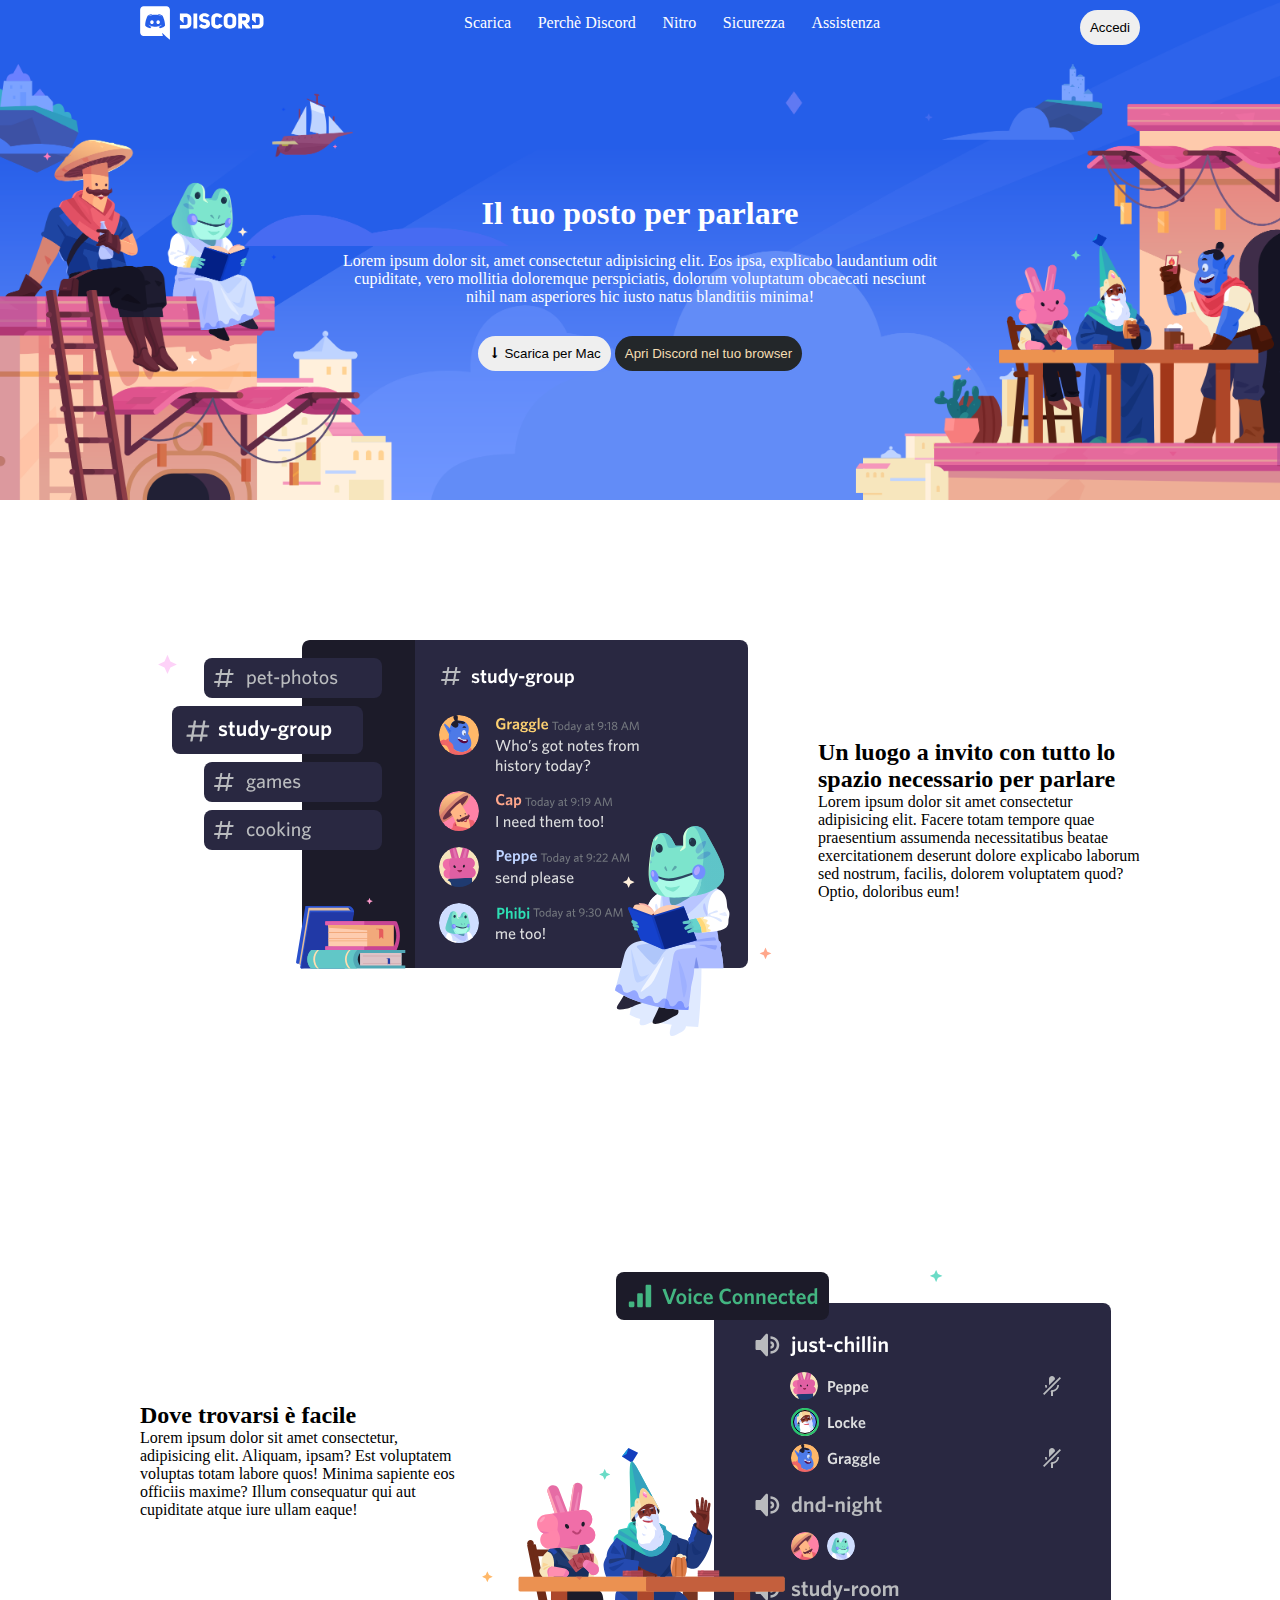
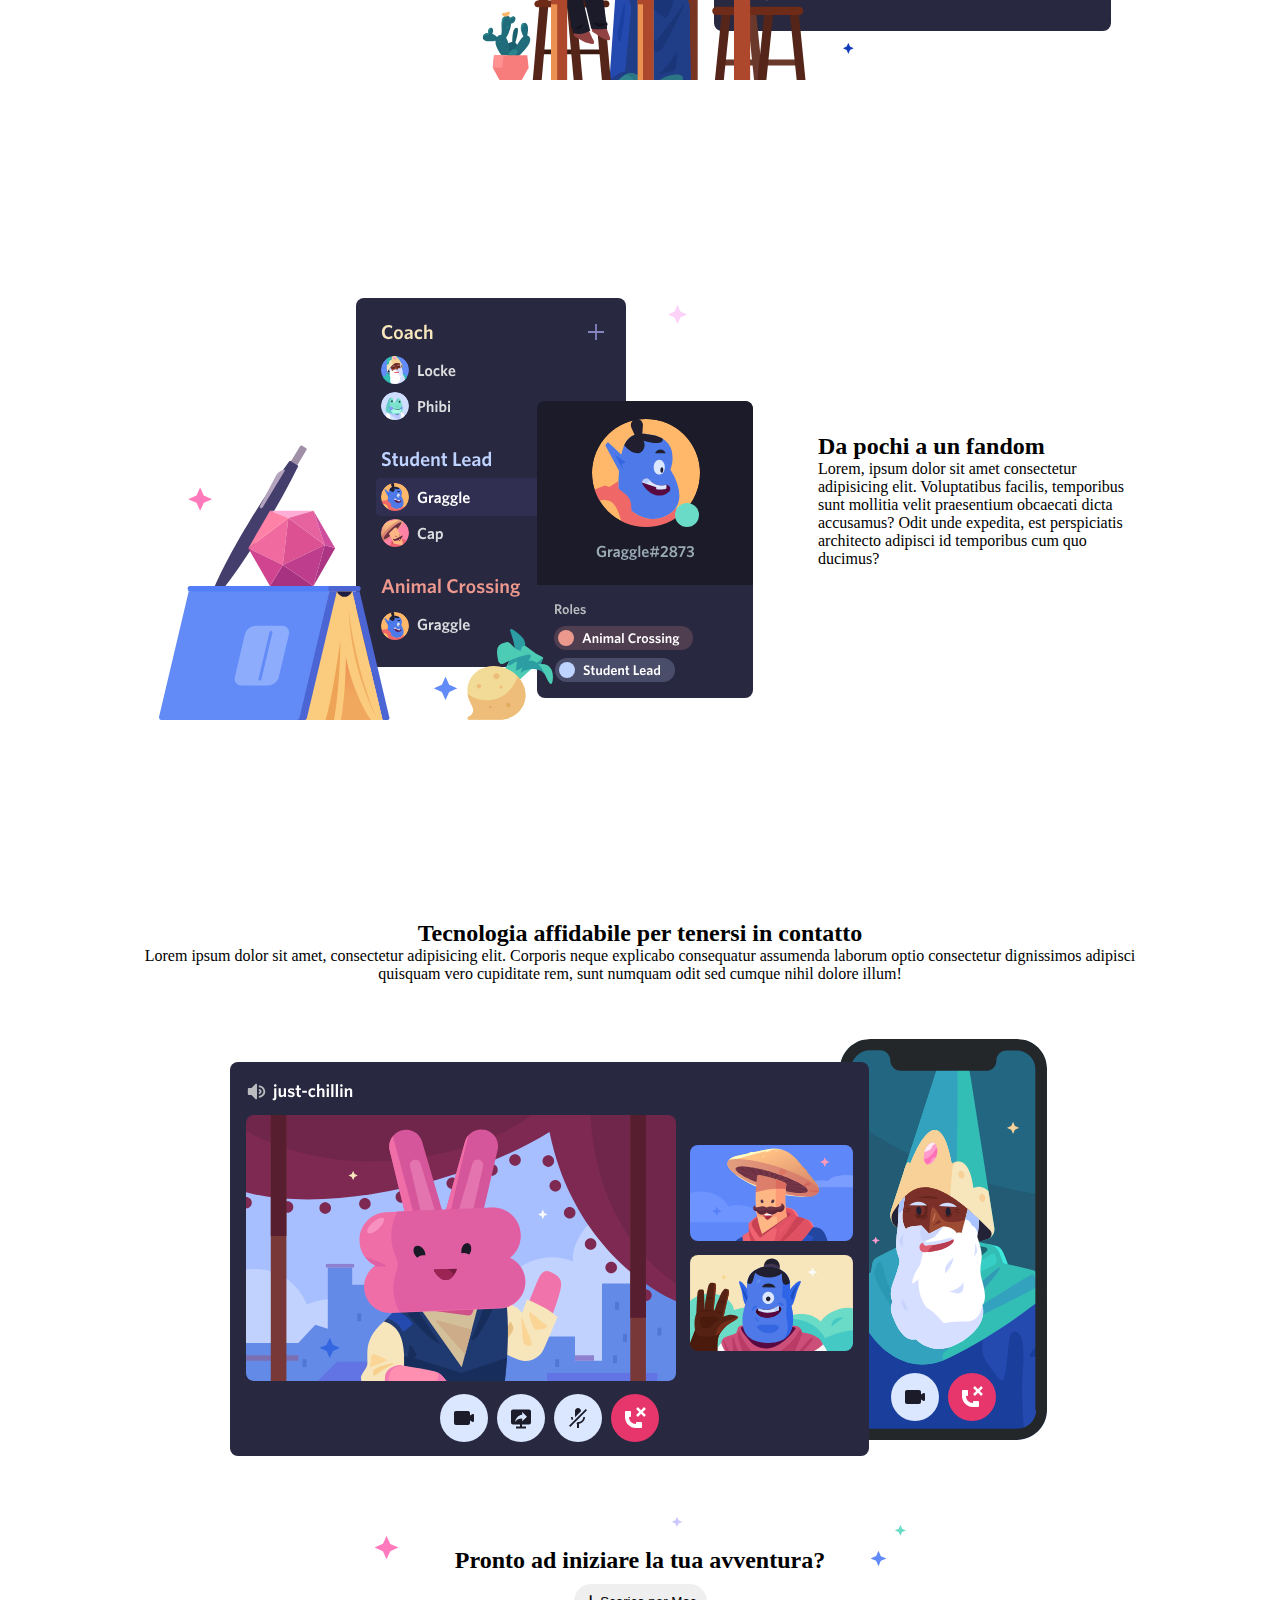
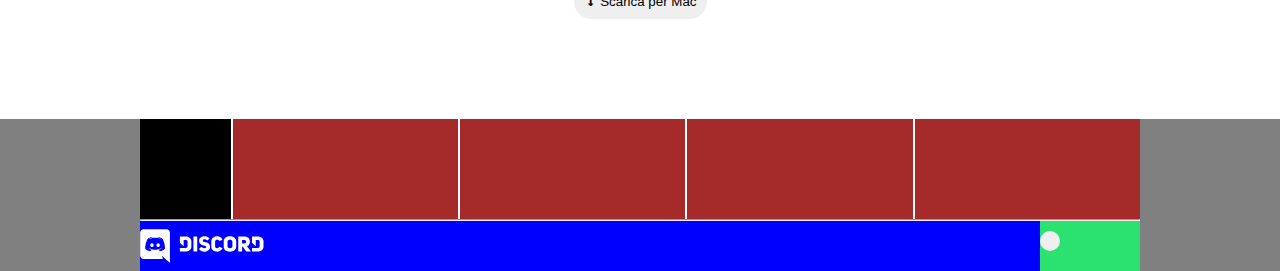
==== index.html @ 12a32411 "end main" ====
<!DOCTYPE html>
<html lang="en">
<head>
    <meta charset="UTF-8">
    <meta http-equiv="X-UA-Compatible" content="IE=edge">
    <meta name="viewport" content="width=device-width, initial-scale=1.0">
    <title>Discord</title>
    <link rel="stylesheet" href="css/style.css">
</head>
<body>
    <header>
        <div class="body-pag"> 

            <nav>
                <div class="logo">
                     <svg width="124" height="34" viewBox="0 0 124 34" xmlns="http://www.w3.org/2000/svg"><g fill="#fff"><path d="M18.1558 14.297C17.1868 14.297 16.4218 15.13 16.4218 16.167C16.4218 17.204 17.2038 18.037 18.1558 18.037C19.1248 18.037 19.8898 17.204 19.8898 16.167C19.8898 15.13 19.1078 14.297 18.1558 14.297ZM11.9508 14.297C10.9818 14.297 10.2168 15.13 10.2168 16.167C10.2168 17.204 10.9988 18.037 11.9508 18.037C12.9198 18.037 13.6848 17.204 13.6848 16.167C13.7018 15.13 12.9198 14.297 11.9508 14.297Z"></path><path d="M26.4178 0.152954H3.63783C1.71683 0.152954 0.152832 1.71695 0.152832 3.63795V26.418C0.152832 28.339 1.71683 29.903 3.63783 29.903H22.9158L22.0148 26.792L24.1908 28.798L26.2478 30.685L29.9198 33.864V3.63795C29.9028 1.71695 28.3388 0.152954 26.4178 0.152954ZM19.8558 22.168C19.8558 22.168 19.2438 21.437 18.7338 20.808C20.9608 20.179 21.8108 18.802 21.8108 18.802C21.1138 19.261 20.4508 19.584 19.8558 19.805C19.0058 20.162 18.1898 20.383 17.3908 20.536C15.7588 20.842 14.2628 20.757 12.9878 20.519C12.0188 20.332 11.1858 20.077 10.4888 19.788C10.0978 19.635 9.67283 19.448 9.24783 19.21C9.19683 19.176 9.14583 19.159 9.09483 19.125C9.06083 19.108 9.04383 19.091 9.02683 19.091C8.72083 18.921 8.55083 18.802 8.55083 18.802C8.55083 18.802 9.36683 20.145 11.5258 20.791C11.0158 21.437 10.3868 22.185 10.3868 22.185C6.62983 22.066 5.20183 19.618 5.20183 19.618C5.20183 14.195 7.64983 9.79195 7.64983 9.79195C10.0978 7.97295 12.4098 8.02395 12.4098 8.02395L12.5798 8.22795C9.51983 9.09495 8.12583 10.438 8.12583 10.438C8.12583 10.438 8.49983 10.234 9.12883 9.96195C10.9478 9.16295 12.3928 8.95895 12.9878 8.89095C13.0898 8.87395 13.1748 8.85695 13.2768 8.85695C14.3138 8.72095 15.4868 8.68695 16.7108 8.82295C18.3258 9.00995 20.0598 9.48595 21.8278 10.438C21.8278 10.438 20.4848 9.16295 17.5948 8.29595L17.8328 8.02395C17.8328 8.02395 20.1618 7.97295 22.5928 9.79195C22.5928 9.79195 25.0408 14.195 25.0408 19.618C25.0408 19.601 23.6128 22.049 19.8558 22.168ZM45.5258 7.42895H39.8818V13.77L43.6388 17.153V10.999H45.6448C46.9198 10.999 47.5488 11.611 47.5488 12.597V17.306C47.5488 18.292 46.9538 18.955 45.6448 18.955H39.8648V22.542H45.5088C48.5348 22.559 51.3738 21.046 51.3738 17.578V12.512C51.3908 8.97595 48.5518 7.42895 45.5258 7.42895ZM75.1058 17.578V12.376C75.1058 10.506 78.4718 10.081 79.4918 11.951L82.6028 10.693C81.3788 8.00695 79.1518 7.22495 77.2988 7.22495C74.2728 7.22495 71.2808 8.97595 71.2808 12.376V17.578C71.2808 21.012 74.2728 22.729 77.2308 22.729C79.1348 22.729 81.4128 21.794 82.6708 19.346L79.3388 17.816C78.5228 19.907 75.1058 19.397 75.1058 17.578ZM64.8208 13.09C63.6478 12.835 62.8658 12.41 62.8148 11.679C62.8828 9.92795 65.5858 9.85995 67.1668 11.543L69.6658 9.62195C68.1018 7.71795 66.3338 7.20795 64.5148 7.20795C61.7438 7.20795 59.0578 8.77195 59.0578 11.73C59.0578 14.603 61.2678 16.15 63.6988 16.524C64.9398 16.694 66.3168 17.187 66.2828 18.037C66.1808 19.652 62.8488 19.567 61.3358 17.731L58.9218 19.992C60.3328 21.811 62.2538 22.729 64.0558 22.729C66.8268 22.729 69.9038 21.131 70.0228 18.207C70.1928 14.518 67.5068 13.583 64.8208 13.09ZM53.4308 22.525H57.2388V7.42895H53.4308V22.525ZM117.64 7.42895H111.996V13.77L115.753 17.153V10.999H117.759C119.034 10.999 119.663 11.611 119.663 12.597V17.306C119.663 18.292 119.068 18.955 117.759 18.955H111.979V22.542H117.64C120.666 22.559 123.505 21.046 123.505 17.578V12.512C123.505 8.97595 120.666 7.42895 117.64 7.42895ZM89.9468 7.22495C86.8188 7.22495 83.7078 8.92495 83.7078 12.41V17.561C83.7078 21.012 86.8358 22.746 89.9808 22.746C93.1088 22.746 96.2198 21.012 96.2198 17.561V12.41C96.2198 8.94195 93.0748 7.22495 89.9468 7.22495ZM92.3948 17.561C92.3948 18.649 91.1708 19.21 89.9638 19.21C88.7398 19.21 87.5158 18.683 87.5158 17.561V12.41C87.5158 11.305 88.7058 10.71 89.8958 10.71C91.1368 10.71 92.3948 11.237 92.3948 12.41V17.561ZM109.888 12.41C109.803 8.87395 107.389 7.44595 104.278 7.44595H98.2428V22.542H102.102V17.748H102.782L106.284 22.542H111.044L106.93 17.357C108.749 16.779 109.888 15.198 109.888 12.41ZM104.346 14.45H102.102V10.999H104.346C106.743 10.999 106.743 14.45 104.346 14.45Z"></path></g></svg>
                </div>
                <div id="menu">
                    <ul>
                        <li>Scarica</li>
                        <li>Perchè Discord</li>
                        <li>Nitro</li>
                        <li>Sicurezza</li>
                        <li>Assistenza</li>
                    </ul>
                </div>
                <div id="login">
                    <button class="btn btn-primary">Accedi</button>
                </div>
            </nav>
            <div class="flex contain-hr">
                <article>
                    <h1>
                        Il tuo posto per parlare
                    </h1>
        
                    <p>
                        Lorem ipsum dolor sit, amet consectetur adipisicing elit. Eos ipsa, explicabo laudantium odit cupiditate, vero mollitia doloremque perspiciatis, dolorum voluptatum obcaecati nesciunt nihil nam asperiores hic iusto natus blanditiis minima!
                    </p>
        
                    <div>
                        <button class="btn-primary">&#129047; Scarica per Mac</button>
                        <button class="btn-secondary">Apri Discord nel tuo browser</button>
                    </div>
                </article>
    
            </div>
        </div>
    </header>
    <!-- main -->
    <main>
        <div class="body-pag"> 

            <div class="contain">
    
                <img src="img/item1.svg" alt="">
    
                <article>
                    <h2>
                        Un luogo a invito con tutto lo spazio necessario per parlare
                    </h2>
                    <p>
                        Lorem ipsum dolor sit amet consectetur adipisicing elit. Facere totam tempore quae praesentium assumenda necessitatibus beatae exercitationem deserunt dolore explicabo laborum sed nostrum, facilis, dolorem voluptatem quod? Optio, doloribus eum!
                    </p>
                </article>
            </div>
            
            <div class="contain">
    
                <article>
                    <h2>
                        Dove trovarsi è facile
                    </h2>
                    <p>
                        Lorem ipsum dolor sit amet consectetur, adipisicing elit. Aliquam, ipsam? Est voluptatem voluptas totam labore quos! Minima sapiente eos officiis maxime? Illum consequatur qui aut cupiditate atque iure ullam eaque!    
                    </p>
                </article>
    
                <img src="img/item2.svg" alt="">
    
            </div>
            
            <div class="contain">
    
                <img src="img/item3.svg" alt="">
    
                <article>
                    <h2>
                        Da pochi a un fandom
                    </h2>
                    <p>
                        Lorem, ipsum dolor sit amet consectetur adipisicing elit. Voluptatibus facilis, temporibus sunt mollitia velit praesentium obcaecati dicta accusamus? Odit unde expedita, est perspiciatis architecto adipisci id temporibus cum quo ducimus?
                    </p>
                </article>
            </div>
            
            <div class="end-contain">
                <article>
                    <h2>
                        Tecnologia affidabile per tenersi in contatto
                    </h2>
                    <p>
                        Lorem ipsum dolor sit amet, consectetur adipisicing elit. Corporis neque explicabo consequatur assumenda laborum optio consectetur dignissimos adipisci quisquam vero cupiditate rem, sunt numquam odit sed cumque nihil dolore illum!
                    </p>
                </article>
    
                <img src="img/item4-big.svg" alt="">
    
                <h2 id="stars"> 
                    Pronto ad iniziare la tua avventura?   
                </h2>

                <button class="btn-primary">&#129047; Scarica per Mac</button>
            </div>
            
        </div>
    </main>
    <!-- /main -->

    <footer>
        <div class="body-pag"> 

            <div class="flex">
                <div id="social">
                    <h3>
            
                    </h3>
                    <section>
        
                    </section>
        
                    <section>
                        
                    </section>
        
                </div>
                <div class="list">
                    <ul>
                        <li></li>
                        <li></li>
                        <li></li>
                        <li></li>
                        <li></li>
                        <li></li>
                    </ul>
                </div>
        
                <div class="list">
                    <ul>
                        <li></li>
                        <li></li>
                        <li></li>
                        <li></li>
                        <li></li>
                        <li></li>
                    </ul>
                </div>
                <div class="list">
                    <ul>
                        <li></li>
                        <li></li>
                        <li></li>
                        <li></li>
                        <li></li>
                        <li></li>
                    </ul>
                </div>
                <div class="list">
                    <ul>
                        <li></li>
                        <li></li>
                        <li></li>
                        <li></li>
                        <li></li>
                        <li></li>
                    </ul>
                </div>

            </div>
            <hr>
            <div id="end-bar">
                <div class="logo">
                    <svg width="124" height="34" viewBox="0 0 124 34" xmlns="http://www.w3.org/2000/svg"><g fill="#fff"><path d="M18.1558 14.297C17.1868 14.297 16.4218 15.13 16.4218 16.167C16.4218 17.204 17.2038 18.037 18.1558 18.037C19.1248 18.037 19.8898 17.204 19.8898 16.167C19.8898 15.13 19.1078 14.297 18.1558 14.297ZM11.9508 14.297C10.9818 14.297 10.2168 15.13 10.2168 16.167C10.2168 17.204 10.9988 18.037 11.9508 18.037C12.9198 18.037 13.6848 17.204 13.6848 16.167C13.7018 15.13 12.9198 14.297 11.9508 14.297Z"></path><path d="M26.4178 0.152954H3.63783C1.71683 0.152954 0.152832 1.71695 0.152832 3.63795V26.418C0.152832 28.339 1.71683 29.903 3.63783 29.903H22.9158L22.0148 26.792L24.1908 28.798L26.2478 30.685L29.9198 33.864V3.63795C29.9028 1.71695 28.3388 0.152954 26.4178 0.152954ZM19.8558 22.168C19.8558 22.168 19.2438 21.437 18.7338 20.808C20.9608 20.179 21.8108 18.802 21.8108 18.802C21.1138 19.261 20.4508 19.584 19.8558 19.805C19.0058 20.162 18.1898 20.383 17.3908 20.536C15.7588 20.842 14.2628 20.757 12.9878 20.519C12.0188 20.332 11.1858 20.077 10.4888 19.788C10.0978 19.635 9.67283 19.448 9.24783 19.21C9.19683 19.176 9.14583 19.159 9.09483 19.125C9.06083 19.108 9.04383 19.091 9.02683 19.091C8.72083 18.921 8.55083 18.802 8.55083 18.802C8.55083 18.802 9.36683 20.145 11.5258 20.791C11.0158 21.437 10.3868 22.185 10.3868 22.185C6.62983 22.066 5.20183 19.618 5.20183 19.618C5.20183 14.195 7.64983 9.79195 7.64983 9.79195C10.0978 7.97295 12.4098 8.02395 12.4098 8.02395L12.5798 8.22795C9.51983 9.09495 8.12583 10.438 8.12583 10.438C8.12583 10.438 8.49983 10.234 9.12883 9.96195C10.9478 9.16295 12.3928 8.95895 12.9878 8.89095C13.0898 8.87395 13.1748 8.85695 13.2768 8.85695C14.3138 8.72095 15.4868 8.68695 16.7108 8.82295C18.3258 9.00995 20.0598 9.48595 21.8278 10.438C21.8278 10.438 20.4848 9.16295 17.5948 8.29595L17.8328 8.02395C17.8328 8.02395 20.1618 7.97295 22.5928 9.79195C22.5928 9.79195 25.0408 14.195 25.0408 19.618C25.0408 19.601 23.6128 22.049 19.8558 22.168ZM45.5258 7.42895H39.8818V13.77L43.6388 17.153V10.999H45.6448C46.9198 10.999 47.5488 11.611 47.5488 12.597V17.306C47.5488 18.292 46.9538 18.955 45.6448 18.955H39.8648V22.542H45.5088C48.5348 22.559 51.3738 21.046 51.3738 17.578V12.512C51.3908 8.97595 48.5518 7.42895 45.5258 7.42895ZM75.1058 17.578V12.376C75.1058 10.506 78.4718 10.081 79.4918 11.951L82.6028 10.693C81.3788 8.00695 79.1518 7.22495 77.2988 7.22495C74.2728 7.22495 71.2808 8.97595 71.2808 12.376V17.578C71.2808 21.012 74.2728 22.729 77.2308 22.729C79.1348 22.729 81.4128 21.794 82.6708 19.346L79.3388 17.816C78.5228 19.907 75.1058 19.397 75.1058 17.578ZM64.8208 13.09C63.6478 12.835 62.8658 12.41 62.8148 11.679C62.8828 9.92795 65.5858 9.85995 67.1668 11.543L69.6658 9.62195C68.1018 7.71795 66.3338 7.20795 64.5148 7.20795C61.7438 7.20795 59.0578 8.77195 59.0578 11.73C59.0578 14.603 61.2678 16.15 63.6988 16.524C64.9398 16.694 66.3168 17.187 66.2828 18.037C66.1808 19.652 62.8488 19.567 61.3358 17.731L58.9218 19.992C60.3328 21.811 62.2538 22.729 64.0558 22.729C66.8268 22.729 69.9038 21.131 70.0228 18.207C70.1928 14.518 67.5068 13.583 64.8208 13.09ZM53.4308 22.525H57.2388V7.42895H53.4308V22.525ZM117.64 7.42895H111.996V13.77L115.753 17.153V10.999H117.759C119.034 10.999 119.663 11.611 119.663 12.597V17.306C119.663 18.292 119.068 18.955 117.759 18.955H111.979V22.542H117.64C120.666 22.559 123.505 21.046 123.505 17.578V12.512C123.505 8.97595 120.666 7.42895 117.64 7.42895ZM89.9468 7.22495C86.8188 7.22495 83.7078 8.92495 83.7078 12.41V17.561C83.7078 21.012 86.8358 22.746 89.9808 22.746C93.1088 22.746 96.2198 21.012 96.2198 17.561V12.41C96.2198 8.94195 93.0748 7.22495 89.9468 7.22495ZM92.3948 17.561C92.3948 18.649 91.1708 19.21 89.9638 19.21C88.7398 19.21 87.5158 18.683 87.5158 17.561V12.41C87.5158 11.305 88.7058 10.71 89.8958 10.71C91.1368 10.71 92.3948 11.237 92.3948 12.41V17.561ZM109.888 12.41C109.803 8.87395 107.389 7.44595 104.278 7.44595H98.2428V22.542H102.102V17.748H102.782L106.284 22.542H111.044L106.93 17.357C108.749 16.779 109.888 15.198 109.888 12.41ZM104.346 14.45H102.102V10.999H104.346C106.743 10.999 106.743 14.45 104.346 14.45Z"></path></g></svg>
                </div>
                <div id="register">
                    <button>
                        
                    </button>
                </div>
            </div>
        </div>    

    </footer>
</body>
</html>
---- css/style.css ----
*{
    margin: 0;
    padding: 0;
    box-sizing: border-box;
}

.body-pag{
    
    max-width: 1000px;
    margin: auto;
     
}

/* header */

header {
    height:500px;
    background-image: url('../img/jumbo.png');
    background-repeat: no-repeat;
    background-position:center;
    -moz-background-size: cover;
    -webkit-background-size: cover;
    background-size: cover;
    
}

nav{
    display: flex;
    gap: 200px;

}

.logo{

    display: flex;
    justify-content: flex-start;
    align-items: center;
    
    
}

#menu{
    display: flex;
    width: 100%;
    flex-direction: column;
    justify-content: center;
    align-items: stretch;
    
}

#menu ul{
    list-style-type: none;
    display: flex;
    justify-content: space-between;
    
}

#menu ul li{
   
    color: white;
    display: flex;
    list-style-type: none;
    flex-direction: column;
    justify-content: space-between;
    align-content: center;
   
}

#login{
    text-align: center;
    
}


.contain-hr{

    margin-top: 150px;
    text-align: center;
    align-items: center;
    justify-content: center;

}

.contain-hr article{
    flex-direction: column;
    text-align: center;
    align-items: center;
    justify-content: center;
    display: flex;
    gap: 20px;
    max-width: 600px;
    color: white;
    
}


button{
    margin-top: 10px;
    padding: 10px;
    border-radius: 20px;
    border: none;
}

.btn-secondary{
    background-color: #23272a;
    color: wheat;
}

/* /header */

/* main */


.contain {
    align-items: center;
    display: flex;
    padding: 100px 0;
}

.contain article{
    
    flex-grow: 1;
}

.end-contain{
    text-align: center;
    padding: 100px 0;
}

 #stars{
    background-image: url("../img/stars.svg");
    background-repeat: no-repeat;
    background-position:top;
    padding-top: 30px;

}

footer{
    background-color: gray;
}


.flex{
    display: flex;
}

.list{
    background-color: brown;
    width: 100%;
    height: 100px;
    /* /test */
    display: flex;
    justify-content: space-between;
   
}

.list ul {
    list-style-type: none;
    flex-direction: row;
    border: 1px solid white
}

#social{

    /* /test */
    width: 400px;
    background-color: black;
    
}
#end-bar{

    height: 50px;
    background-color: blue;
    /* /test */
    display: flex;
    justify-content: space-between;

    
}
/* #logo2{
    height: 50px;
    min-width: 100px;
    background-color: blueviolet;
    
    align-items: flex-end;
} */
#register{
    height: 50px;
    min-width: 100px;
    background-color: rgb(43, 226, 113);
    /* /test */
    align-items: flex-end;

}
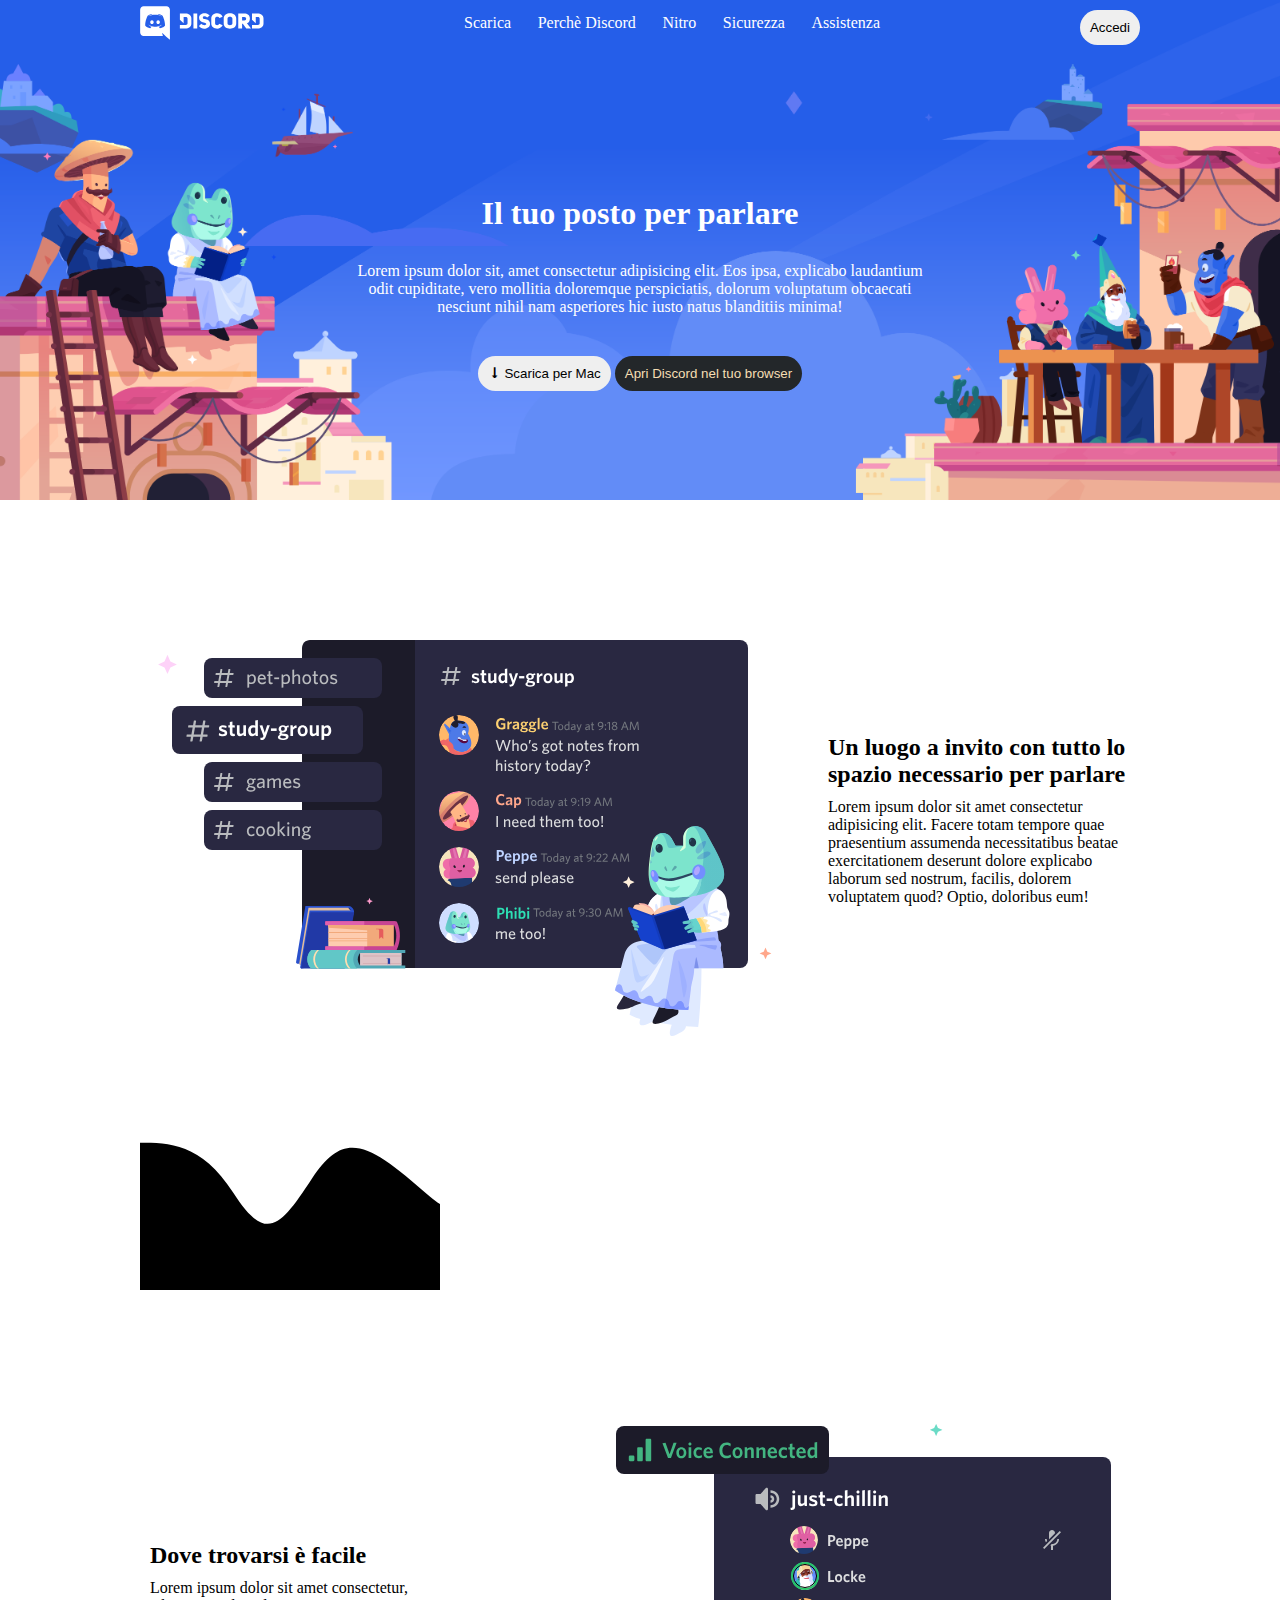
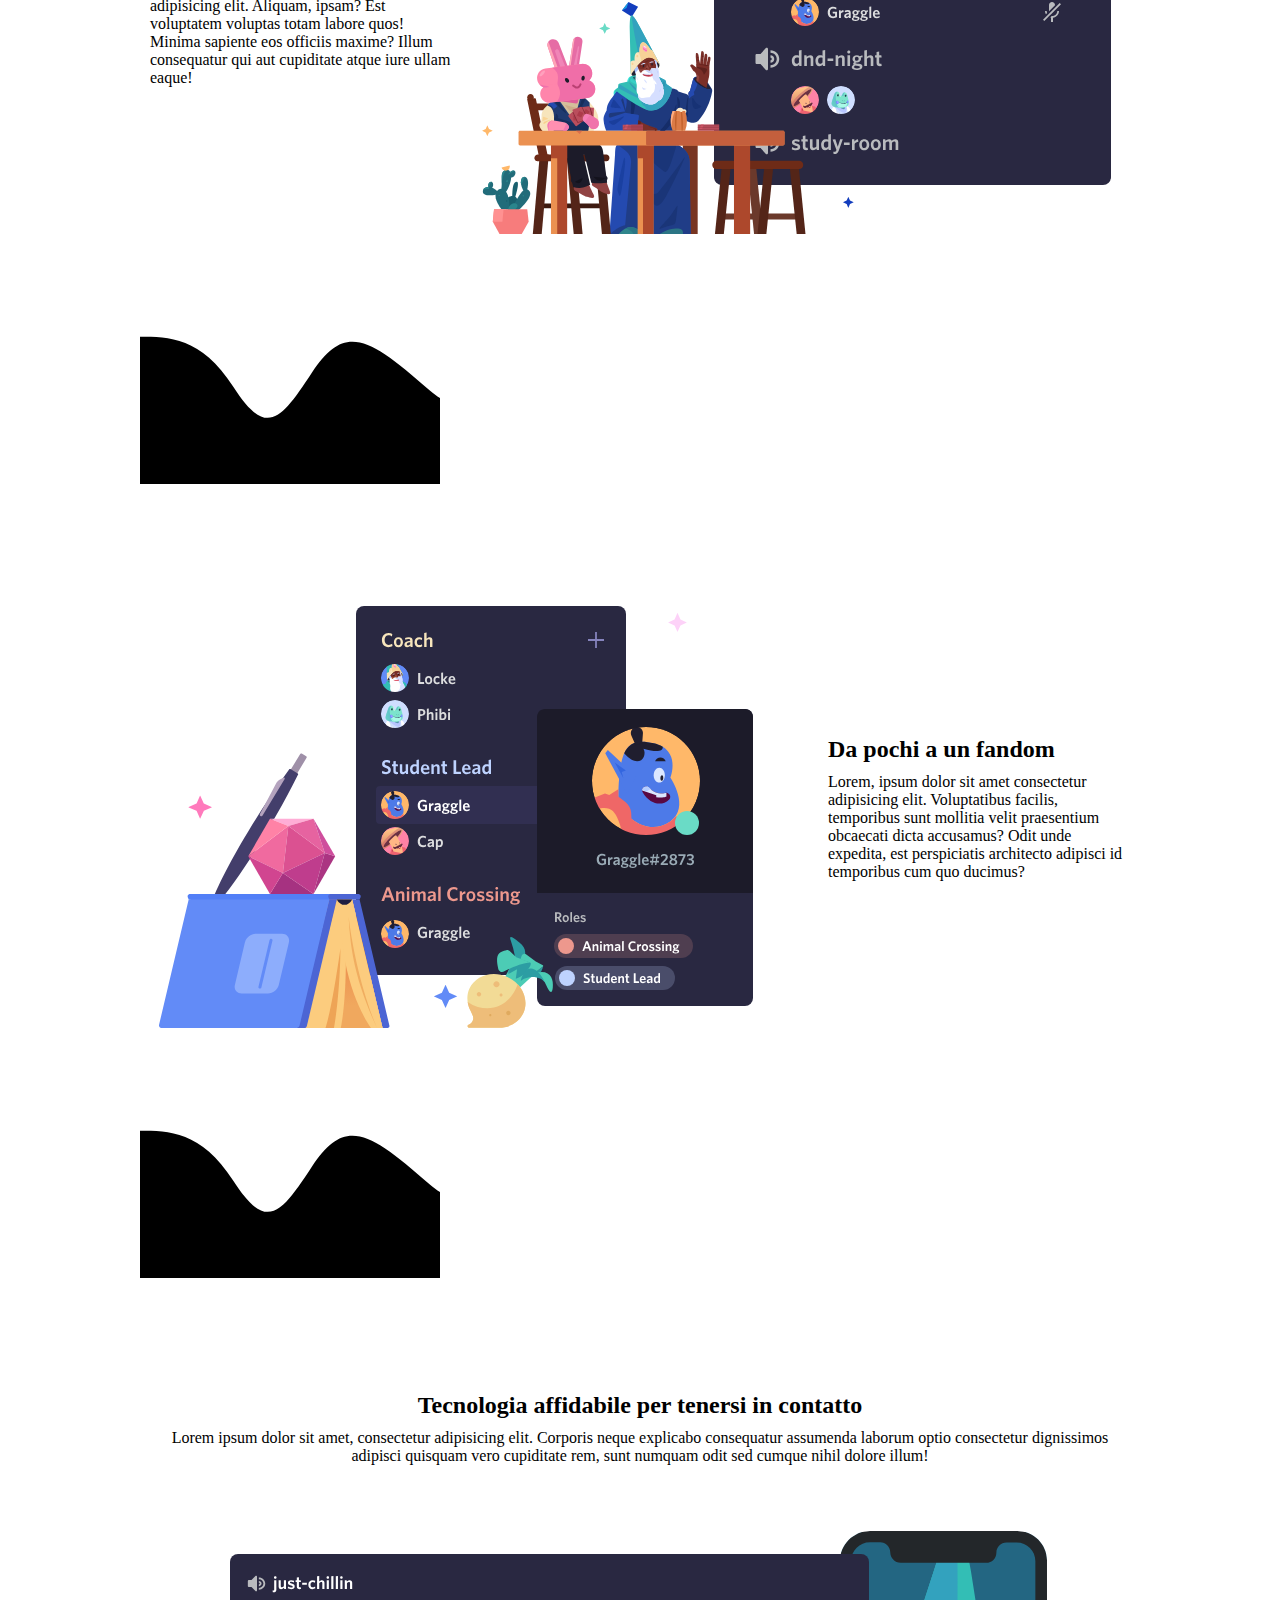
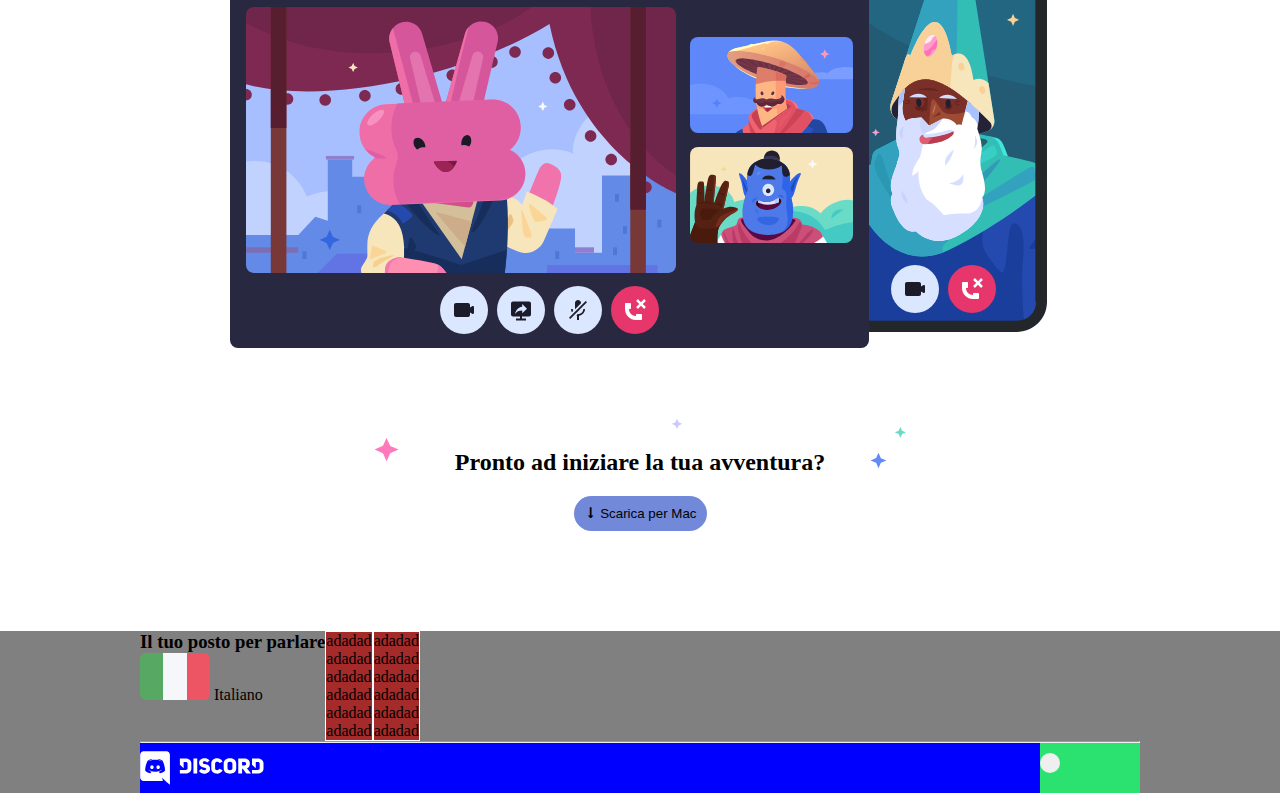
==== commit 2d71c20f: "add separetor, start footer" ====
--- a/index.html
+++ b/index.html
@@ -64,7 +64,7 @@
                     </p>
                 </article>
             </div>
-            
+            <img src="img/wave.svg" alt="separatore">
             <div class="contain">
     
                 <article>
@@ -79,7 +79,7 @@
                 <img src="img/item2.svg" alt="">
     
             </div>
-            
+            <img src="img/wave.svg" alt="separatore">
             <div class="contain">
     
                 <img src="img/item3.svg" alt="">
@@ -93,7 +93,7 @@
                     </p>
                 </article>
             </div>
-            
+            <img src="img/wave.svg" alt="separatore">
             <div class="end-contain">
                 <article>
                     <h2>
@@ -110,7 +110,7 @@
                     Pronto ad iniziare la tua avventura?   
                 </h2>
 
-                <button class="btn-primary">&#129047; Scarica per Mac</button>
+                <button class="btn-primary blue">&#129047; Scarica per Mac</button>
             </div>
             
         </div>
@@ -121,13 +121,14 @@
         <div class="body-pag"> 
 
             <div class="flex">
-                <div id="social">
+                <div id="social ">
                     <h3>
-            
+                        Il tuo posto per parlare
                     </h3>
-                    <section>
-        
-                    </section>
+                    <div>
+                        <img src="img/ita.png" alt="separatore">
+                        Italiano
+                    </div>
         
                     <section>
                         
@@ -136,43 +137,23 @@
                 </div>
                 <div class="list">
                     <ul>
-                        <li></li>
-                        <li></li>
-                        <li></li>
-                        <li></li>
-                        <li></li>
-                        <li></li>
+                        <li>adadad</li>
+                        <li>adadad</li>
+                        <li>adadad</li>
+                        <li>adadad</li>
+                        <li>adadad</li>
+                        <li>adadad</li>
                     </ul>
                 </div>
         
                 <div class="list">
                     <ul>
-                        <li></li>
-                        <li></li>
-                        <li></li>
-                        <li></li>
-                        <li></li>
-                        <li></li>
-                    </ul>
-                </div>
-                <div class="list">
-                    <ul>
-                        <li></li>
-                        <li></li>
-                        <li></li>
-                        <li></li>
-                        <li></li>
-                        <li></li>
-                    </ul>
-                </div>
-                <div class="list">
-                    <ul>
-                        <li></li>
-                        <li></li>
-                        <li></li>
-                        <li></li>
-                        <li></li>
-                        <li></li>
+                        <li>adadad</li>
+                        <li>adadad</li>
+                        <li>adadad</li>
+                        <li>adadad</li>
+                        <li>adadad</li>
+                        <li>adadad</li>
                     </ul>
                 </div>
 
--- a/css/style.css
+++ b/css/style.css
@@ -105,6 +105,9 @@
     background-color: #23272a;
     color: wheat;
 }
+.blue{
+    background-color: #7289da;
+}
 
 /* /header */
 
@@ -117,8 +120,11 @@
     padding: 100px 0;
 }
 
+h2,p{
+    margin: 10px;
+}
+
 .contain article{
-    
     flex-grow: 1;
 }
 
@@ -146,9 +152,7 @@
 
 .list{
     background-color: brown;
-    width: 100%;
-    height: 100px;
-    /* /test */
+    
     display: flex;
     justify-content: space-between;
    
@@ -160,13 +164,12 @@
     border: 1px solid white
 }
 
-#social{
+#social div img{
+    width: 20px;
+    height: 15px;
+ 
+}
 
-    /* /test */
-    width: 400px;
-    background-color: black;
-    
-}
 #end-bar{
 
     height: 50px;
@@ -177,13 +180,7 @@
 
     
 }
-/* #logo2{
-    height: 50px;
-    min-width: 100px;
-    background-color: blueviolet;
-    
-    align-items: flex-end;
-} */
+
 #register{
     height: 50px;
     min-width: 100px;
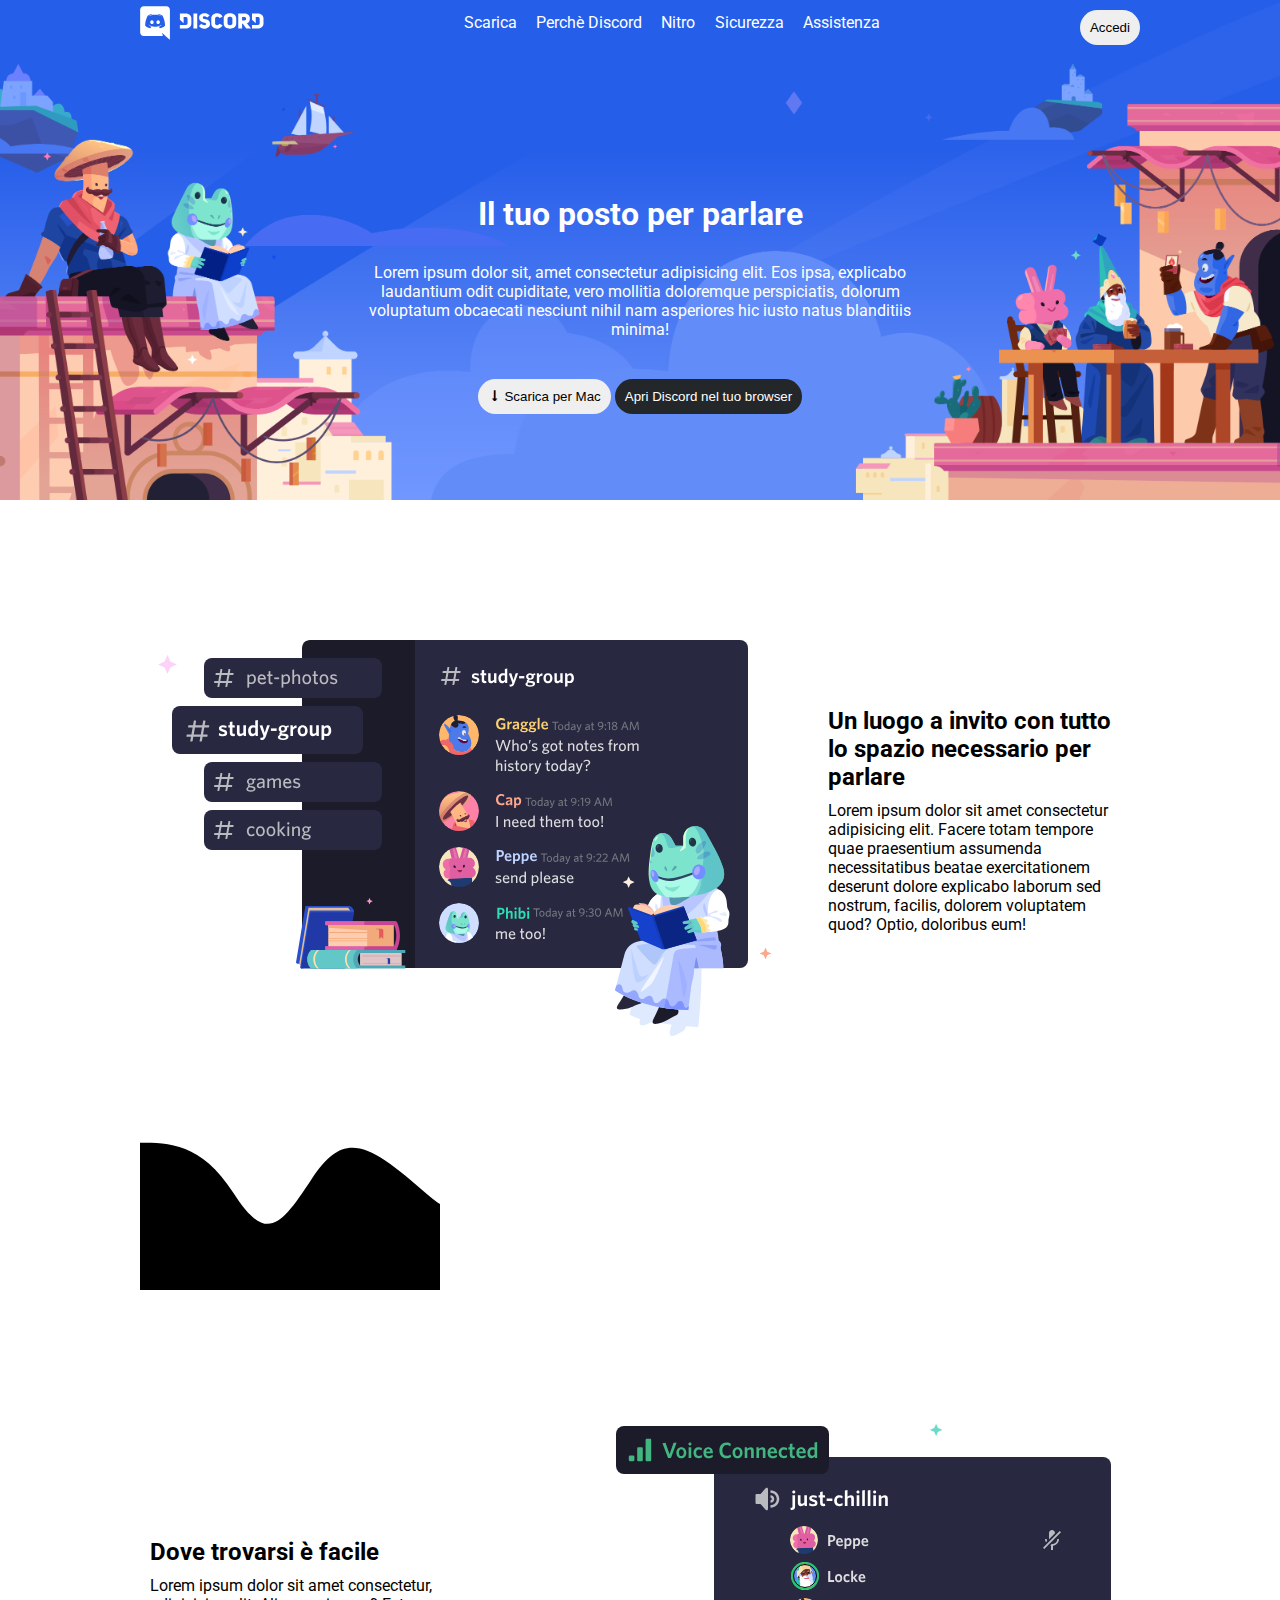
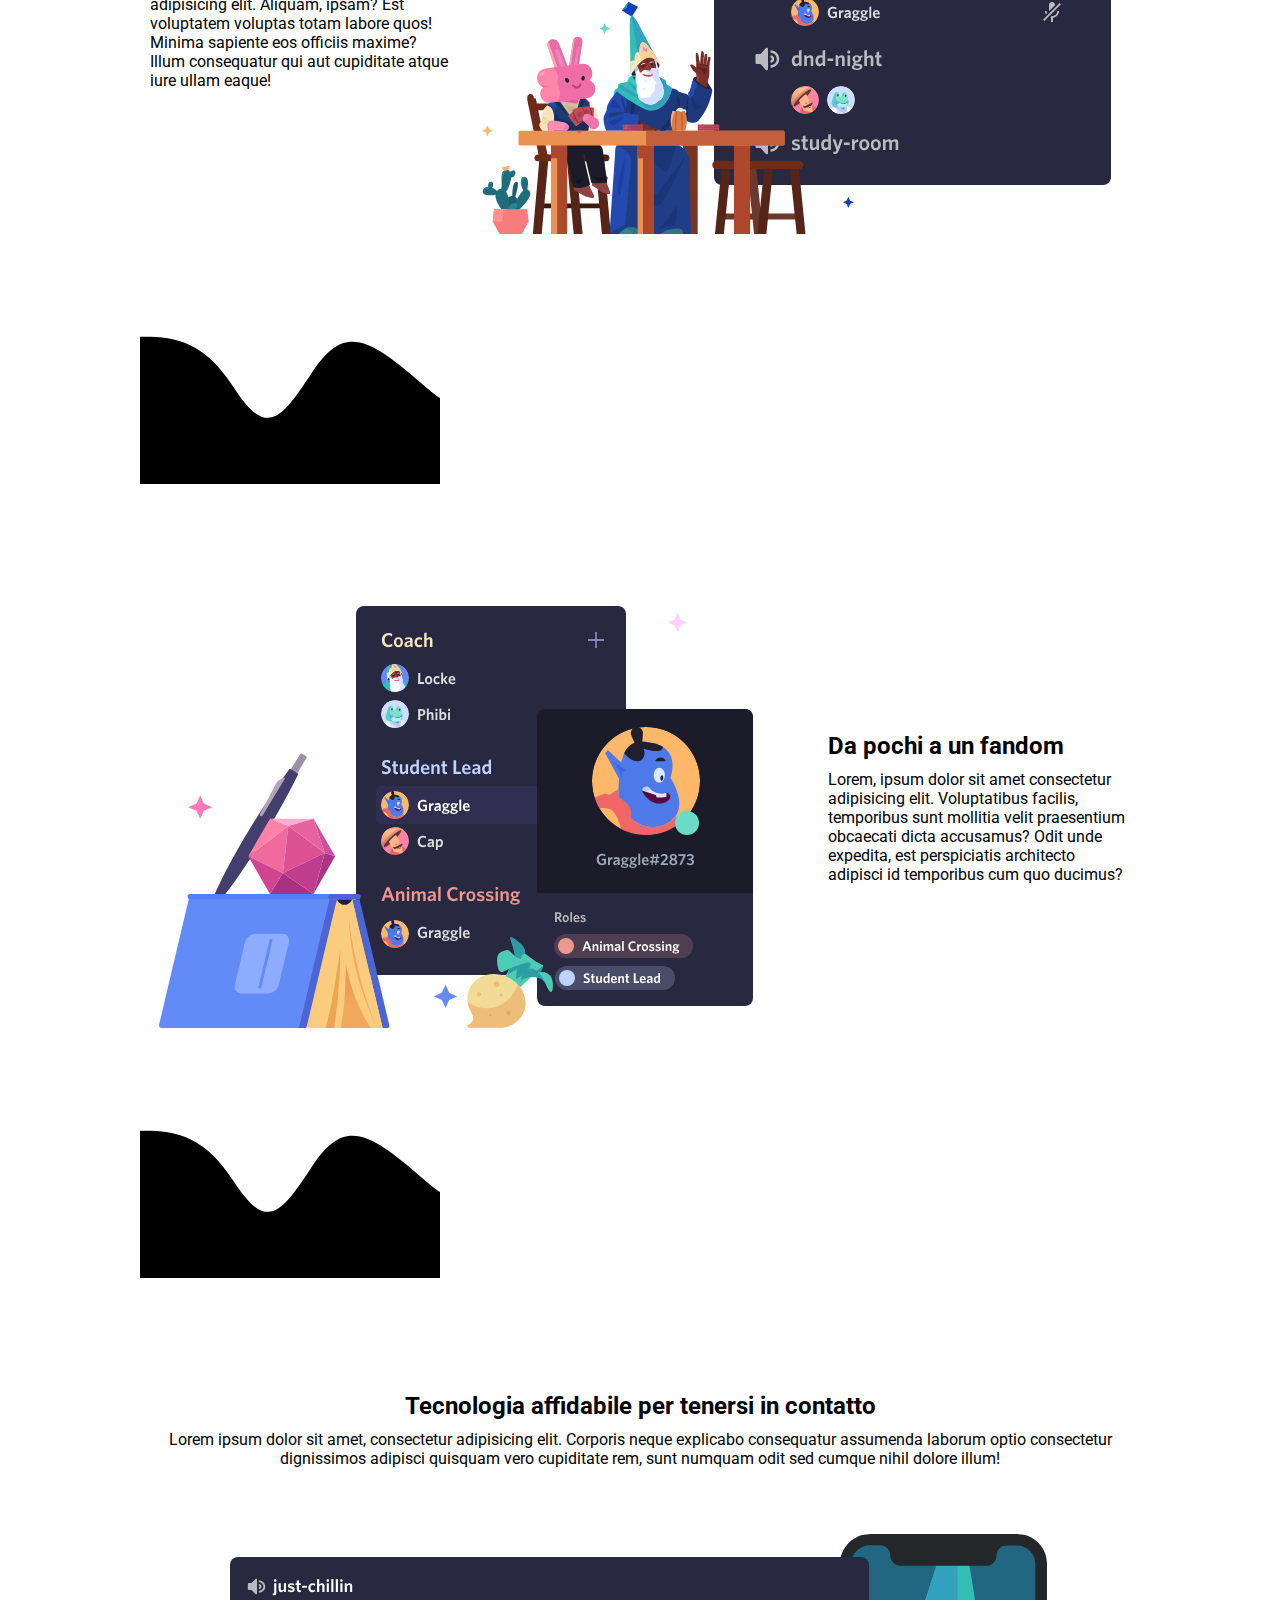
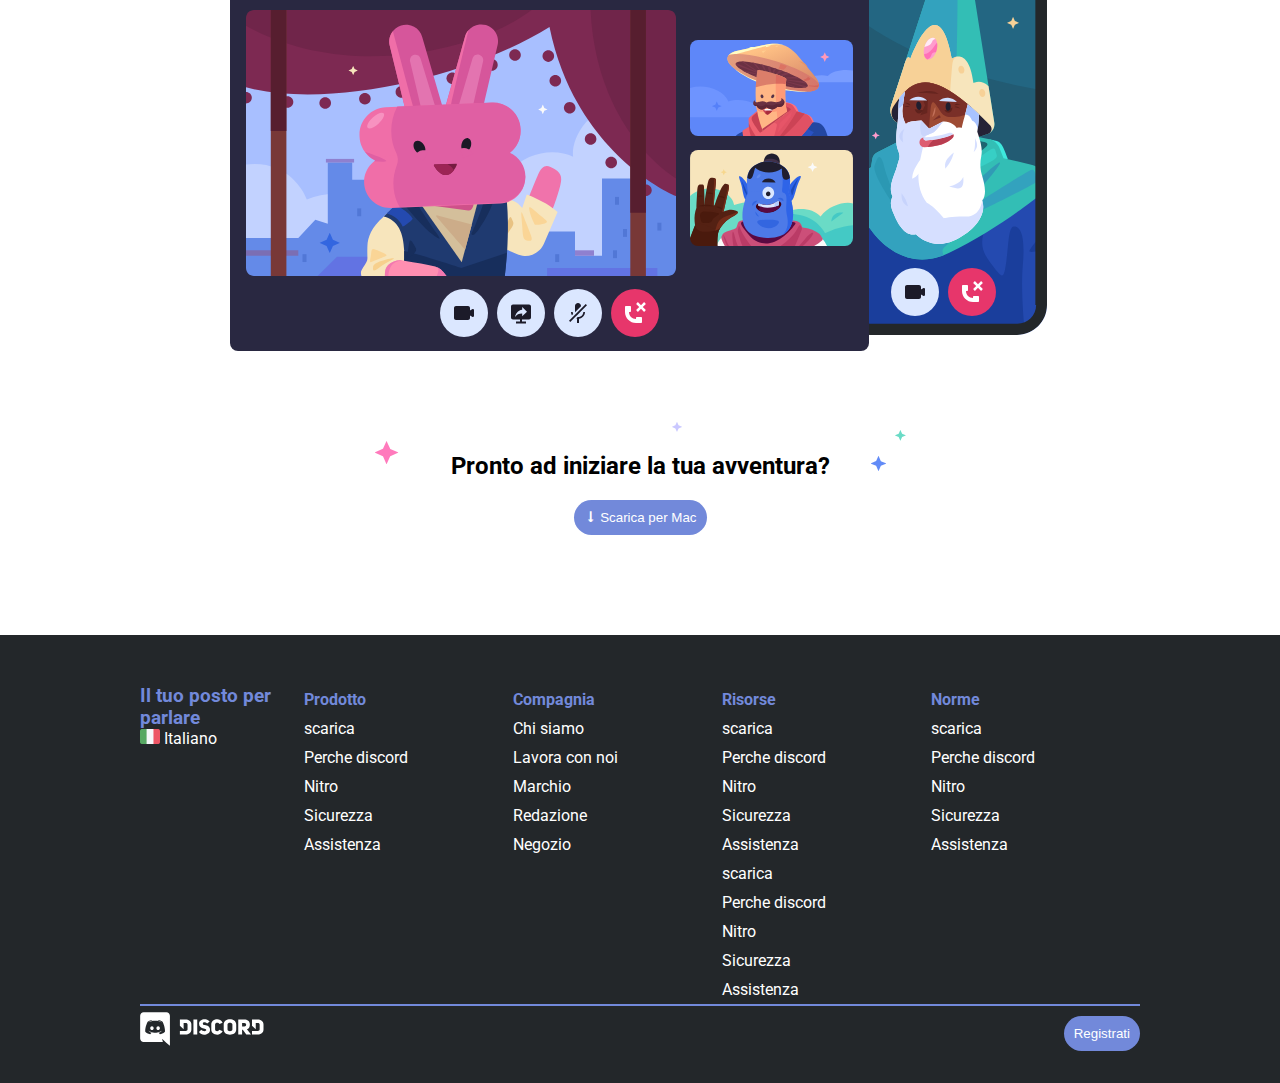
==== commit 225ee423: "end footer" ====
--- a/index.html
+++ b/index.html
@@ -6,6 +6,10 @@
     <meta name="viewport" content="width=device-width, initial-scale=1.0">
     <title>Discord</title>
     <link rel="stylesheet" href="css/style.css">
+    <!-- font -->
+    <link rel="preconnect" href="https://fonts.googleapis.com">
+    <link rel="preconnect" href="https://fonts.gstatic.com" crossorigin>
+    <link href="https://fonts.googleapis.com/css2?family=Roboto:wght@400;500;700&display=swap" rel="stylesheet">
 </head>
 <body>
     <header>
@@ -25,7 +29,7 @@
                     </ul>
                 </div>
                 <div id="login">
-                    <button class="btn btn-primary">Accedi</button>
+                    <button class=" btn-primary">Accedi</button>
                 </div>
             </nav>
             <div class="flex contain-hr">
@@ -121,7 +125,7 @@
         <div class="body-pag"> 
 
             <div class="flex">
-                <div id="social ">
+                <div id="social">
                     <h3>
                         Il tuo posto per parlare
                     </h3>
@@ -135,26 +139,65 @@
                     </section>
         
                 </div>
-                <div class="list">
-                    <ul>
-                        <li>adadad</li>
-                        <li>adadad</li>
-                        <li>adadad</li>
-                        <li>adadad</li>
-                        <li>adadad</li>
-                        <li>adadad</li>
-                    </ul>
-                </div>
-        
-                <div class="list">
-                    <ul>
-                        <li>adadad</li>
-                        <li>adadad</li>
-                        <li>adadad</li>
-                        <li>adadad</li>
-                        <li>adadad</li>
-                        <li>adadad</li>
-                    </ul>
+
+                <div id="footer-right">
+
+                    <div class="list">
+                        <ul>
+                            <li><strong>
+                                Prodotto
+                            </strong></li>
+                            <li>scarica</li>
+                            <li>Perche discord</li>
+                            <li>Nitro</li>
+                            <li>Sicurezza</li>
+                            <li>Assistenza</li>
+                        </ul>
+                    </div>
+            
+                    <div class="list">
+                        <ul>
+                            <li><strong>
+                                Compagnia
+                            </strong></li>
+                            <li>Chi siamo</li>
+                            <li>Lavora con noi</li>
+                            <li>Marchio</li>
+                            <li>Redazione</li>
+                            <li>Negozio</li>
+                        </ul>
+                    </div>
+
+                    <div class="list">
+                        <ul>
+                            <li><strong>
+                                Risorse
+                            </strong></li>
+                            <li>scarica</li>
+                            <li>Perche discord</li>
+                            <li>Nitro</li>
+                            <li>Sicurezza</li>
+                            <li>Assistenza</li>
+                            <li>scarica</li>
+                            <li>Perche discord</li>
+                            <li>Nitro</li>
+                            <li>Sicurezza</li>
+                            <li>Assistenza</li>
+                        </ul>
+                    </div>
+            
+                    <div class="list">
+                        <ul>
+                            <li><strong>
+                                Norme
+                            </strong></li>
+                            <li>scarica</li>
+                            <li>Perche discord</li>
+                            <li>Nitro</li>
+                            <li>Sicurezza</li>
+                            <li>Assistenza</li>
+                        </ul>
+                    </div>
                 </div>
 
             </div>
@@ -163,9 +206,9 @@
                 <div class="logo">
                     <svg width="124" height="34" viewBox="0 0 124 34" xmlns="http://www.w3.org/2000/svg"><g fill="#fff"><path d="M18.1558 14.297C17.1868 14.297 16.4218 15.13 16.4218 16.167C16.4218 17.204 17.2038 18.037 18.1558 18.037C19.1248 18.037 19.8898 17.204 19.8898 16.167C19.8898 15.13 19.1078 14.297 18.1558 14.297ZM11.9508 14.297C10.9818 14.297 10.2168 15.13 10.2168 16.167C10.2168 17.204 10.9988 18.037 11.9508 18.037C12.9198 18.037 13.6848 17.204 13.6848 16.167C13.7018 15.13 12.9198 14.297 11.9508 14.297Z"></path><path d="M26.4178 0.152954H3.63783C1.71683 0.152954 0.152832 1.71695 0.152832 3.63795V26.418C0.152832 28.339 1.71683 29.903 3.63783 29.903H22.9158L22.0148 26.792L24.1908 28.798L26.2478 30.685L29.9198 33.864V3.63795C29.9028 1.71695 28.3388 0.152954 26.4178 0.152954ZM19.8558 22.168C19.8558 22.168 19.2438 21.437 18.7338 20.808C20.9608 20.179 21.8108 18.802 21.8108 18.802C21.1138 19.261 20.4508 19.584 19.8558 19.805C19.0058 20.162 18.1898 20.383 17.3908 20.536C15.7588 20.842 14.2628 20.757 12.9878 20.519C12.0188 20.332 11.1858 20.077 10.4888 19.788C10.0978 19.635 9.67283 19.448 9.24783 19.21C9.19683 19.176 9.14583 19.159 9.09483 19.125C9.06083 19.108 9.04383 19.091 9.02683 19.091C8.72083 18.921 8.55083 18.802 8.55083 18.802C8.55083 18.802 9.36683 20.145 11.5258 20.791C11.0158 21.437 10.3868 22.185 10.3868 22.185C6.62983 22.066 5.20183 19.618 5.20183 19.618C5.20183 14.195 7.64983 9.79195 7.64983 9.79195C10.0978 7.97295 12.4098 8.02395 12.4098 8.02395L12.5798 8.22795C9.51983 9.09495 8.12583 10.438 8.12583 10.438C8.12583 10.438 8.49983 10.234 9.12883 9.96195C10.9478 9.16295 12.3928 8.95895 12.9878 8.89095C13.0898 8.87395 13.1748 8.85695 13.2768 8.85695C14.3138 8.72095 15.4868 8.68695 16.7108 8.82295C18.3258 9.00995 20.0598 9.48595 21.8278 10.438C21.8278 10.438 20.4848 9.16295 17.5948 8.29595L17.8328 8.02395C17.8328 8.02395 20.1618 7.97295 22.5928 9.79195C22.5928 9.79195 25.0408 14.195 25.0408 19.618C25.0408 19.601 23.6128 22.049 19.8558 22.168ZM45.5258 7.42895H39.8818V13.77L43.6388 17.153V10.999H45.6448C46.9198 10.999 47.5488 11.611 47.5488 12.597V17.306C47.5488 18.292 46.9538 18.955 45.6448 18.955H39.8648V22.542H45.5088C48.5348 22.559 51.3738 21.046 51.3738 17.578V12.512C51.3908 8.97595 48.5518 7.42895 45.5258 7.42895ZM75.1058 17.578V12.376C75.1058 10.506 78.4718 10.081 79.4918 11.951L82.6028 10.693C81.3788 8.00695 79.1518 7.22495 77.2988 7.22495C74.2728 7.22495 71.2808 8.97595 71.2808 12.376V17.578C71.2808 21.012 74.2728 22.729 77.2308 22.729C79.1348 22.729 81.4128 21.794 82.6708 19.346L79.3388 17.816C78.5228 19.907 75.1058 19.397 75.1058 17.578ZM64.8208 13.09C63.6478 12.835 62.8658 12.41 62.8148 11.679C62.8828 9.92795 65.5858 9.85995 67.1668 11.543L69.6658 9.62195C68.1018 7.71795 66.3338 7.20795 64.5148 7.20795C61.7438 7.20795 59.0578 8.77195 59.0578 11.73C59.0578 14.603 61.2678 16.15 63.6988 16.524C64.9398 16.694 66.3168 17.187 66.2828 18.037C66.1808 19.652 62.8488 19.567 61.3358 17.731L58.9218 19.992C60.3328 21.811 62.2538 22.729 64.0558 22.729C66.8268 22.729 69.9038 21.131 70.0228 18.207C70.1928 14.518 67.5068 13.583 64.8208 13.09ZM53.4308 22.525H57.2388V7.42895H53.4308V22.525ZM117.64 7.42895H111.996V13.77L115.753 17.153V10.999H117.759C119.034 10.999 119.663 11.611 119.663 12.597V17.306C119.663 18.292 119.068 18.955 117.759 18.955H111.979V22.542H117.64C120.666 22.559 123.505 21.046 123.505 17.578V12.512C123.505 8.97595 120.666 7.42895 117.64 7.42895ZM89.9468 7.22495C86.8188 7.22495 83.7078 8.92495 83.7078 12.41V17.561C83.7078 21.012 86.8358 22.746 89.9808 22.746C93.1088 22.746 96.2198 21.012 96.2198 17.561V12.41C96.2198 8.94195 93.0748 7.22495 89.9468 7.22495ZM92.3948 17.561C92.3948 18.649 91.1708 19.21 89.9638 19.21C88.7398 19.21 87.5158 18.683 87.5158 17.561V12.41C87.5158 11.305 88.7058 10.71 89.8958 10.71C91.1368 10.71 92.3948 11.237 92.3948 12.41V17.561ZM109.888 12.41C109.803 8.87395 107.389 7.44595 104.278 7.44595H98.2428V22.542H102.102V17.748H102.782L106.284 22.542H111.044L106.93 17.357C108.749 16.779 109.888 15.198 109.888 12.41ZM104.346 14.45H102.102V10.999H104.346C106.743 10.999 106.743 14.45 104.346 14.45Z"></path></g></svg>
                 </div>
-                <div id="register">
-                    <button>
-                        
+                <div>
+                    <button class="btn-primary blue">
+                        Registrati
                     </button>
                 </div>
             </div>
--- a/css/style.css
+++ b/css/style.css
@@ -4,6 +4,10 @@
     box-sizing: border-box;
 }
 
+html{
+    font-family: 'Roboto', sans-serif;
+}
+
 .body-pag{
     
     max-width: 1000px;
@@ -12,6 +16,10 @@
 }
 
 /* header */
+
+.flex{
+    display: flex;
+}
 
 header {
     height:500px;
@@ -103,10 +111,12 @@
 
 .btn-secondary{
     background-color: #23272a;
-    color: wheat;
-}
+    color: white;
+}
+
 .blue{
     background-color: #7289da;
+    color: white;
 }
 
 /* /header */
@@ -141,51 +151,55 @@
 
 }
 
+/* footer */
+
 footer{
-    background-color: gray;
-}
-
-
-.flex{
-    display: flex;
-}
+    padding-top: 50px; 
+    background-color: #23272a;
+    color: white;
+}
+
+footer strong,#social h3{
+    color: #7289da;
+}
+
 
 .list{
-    background-color: brown;
-    
     display: flex;
     justify-content: space-between;
-   
+    flex-grow: 1;
 }
 
 .list ul {
     list-style-type: none;
     flex-direction: row;
-    border: 1px solid white
+}
+
+.list ul li{
+    padding: 5px 0;
 }
 
 #social div img{
     width: 20px;
     height: 15px;
- 
+}
+
+#footer-right{
+    flex-direction: row;
+    display: flex;
+    width: 100%;
+}
+
+hr{
+    border: 1px solid #7289da;
 }
 
 #end-bar{
-
-    height: 50px;
-    background-color: blue;
-    /* /test */
-    display: flex;
-    justify-content: space-between;
-
-    
-}
-
-#register{
-    height: 50px;
-    min-width: 100px;
-    background-color: rgb(43, 226, 113);
-    /* /test */
+    display: flex;
+    justify-content: space-between;   
+    padding-bottom: 2em;
+}
+
+.btn-primary{   
     align-items: flex-end;
-
-}
+}
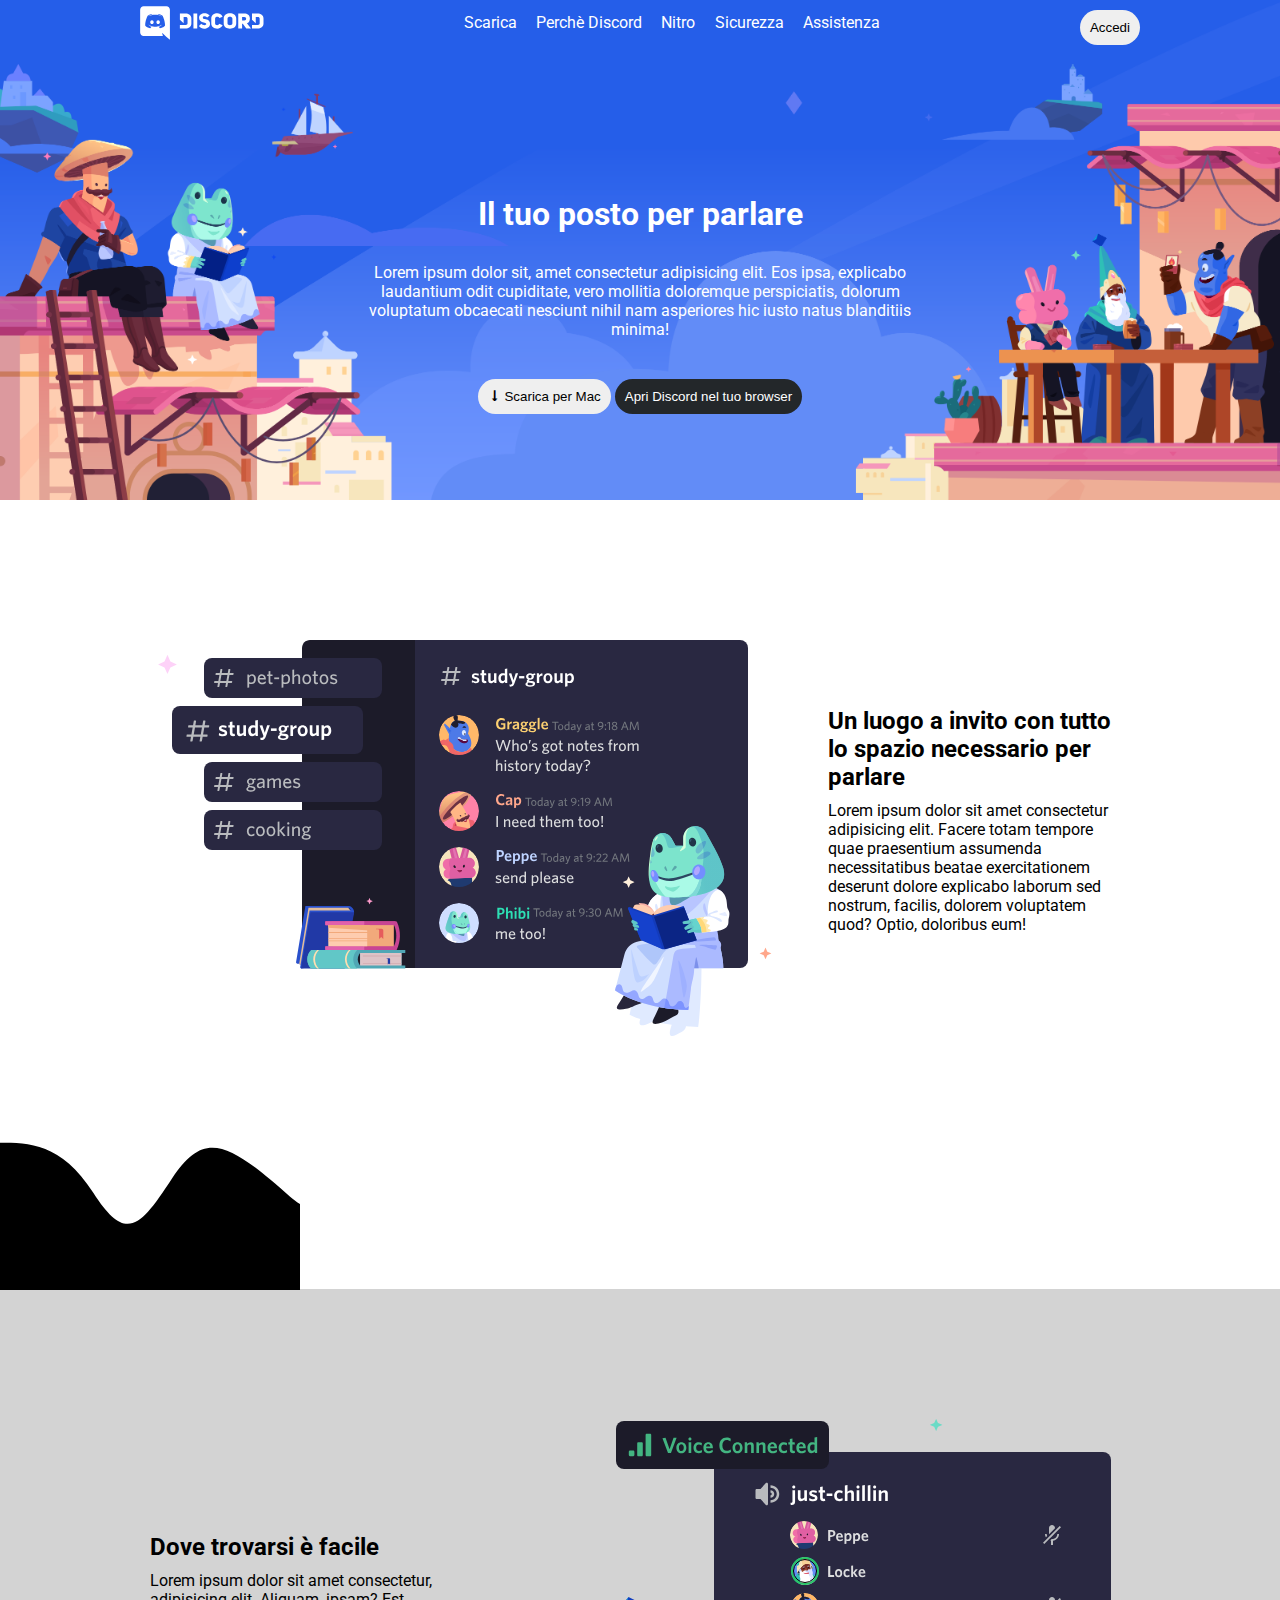
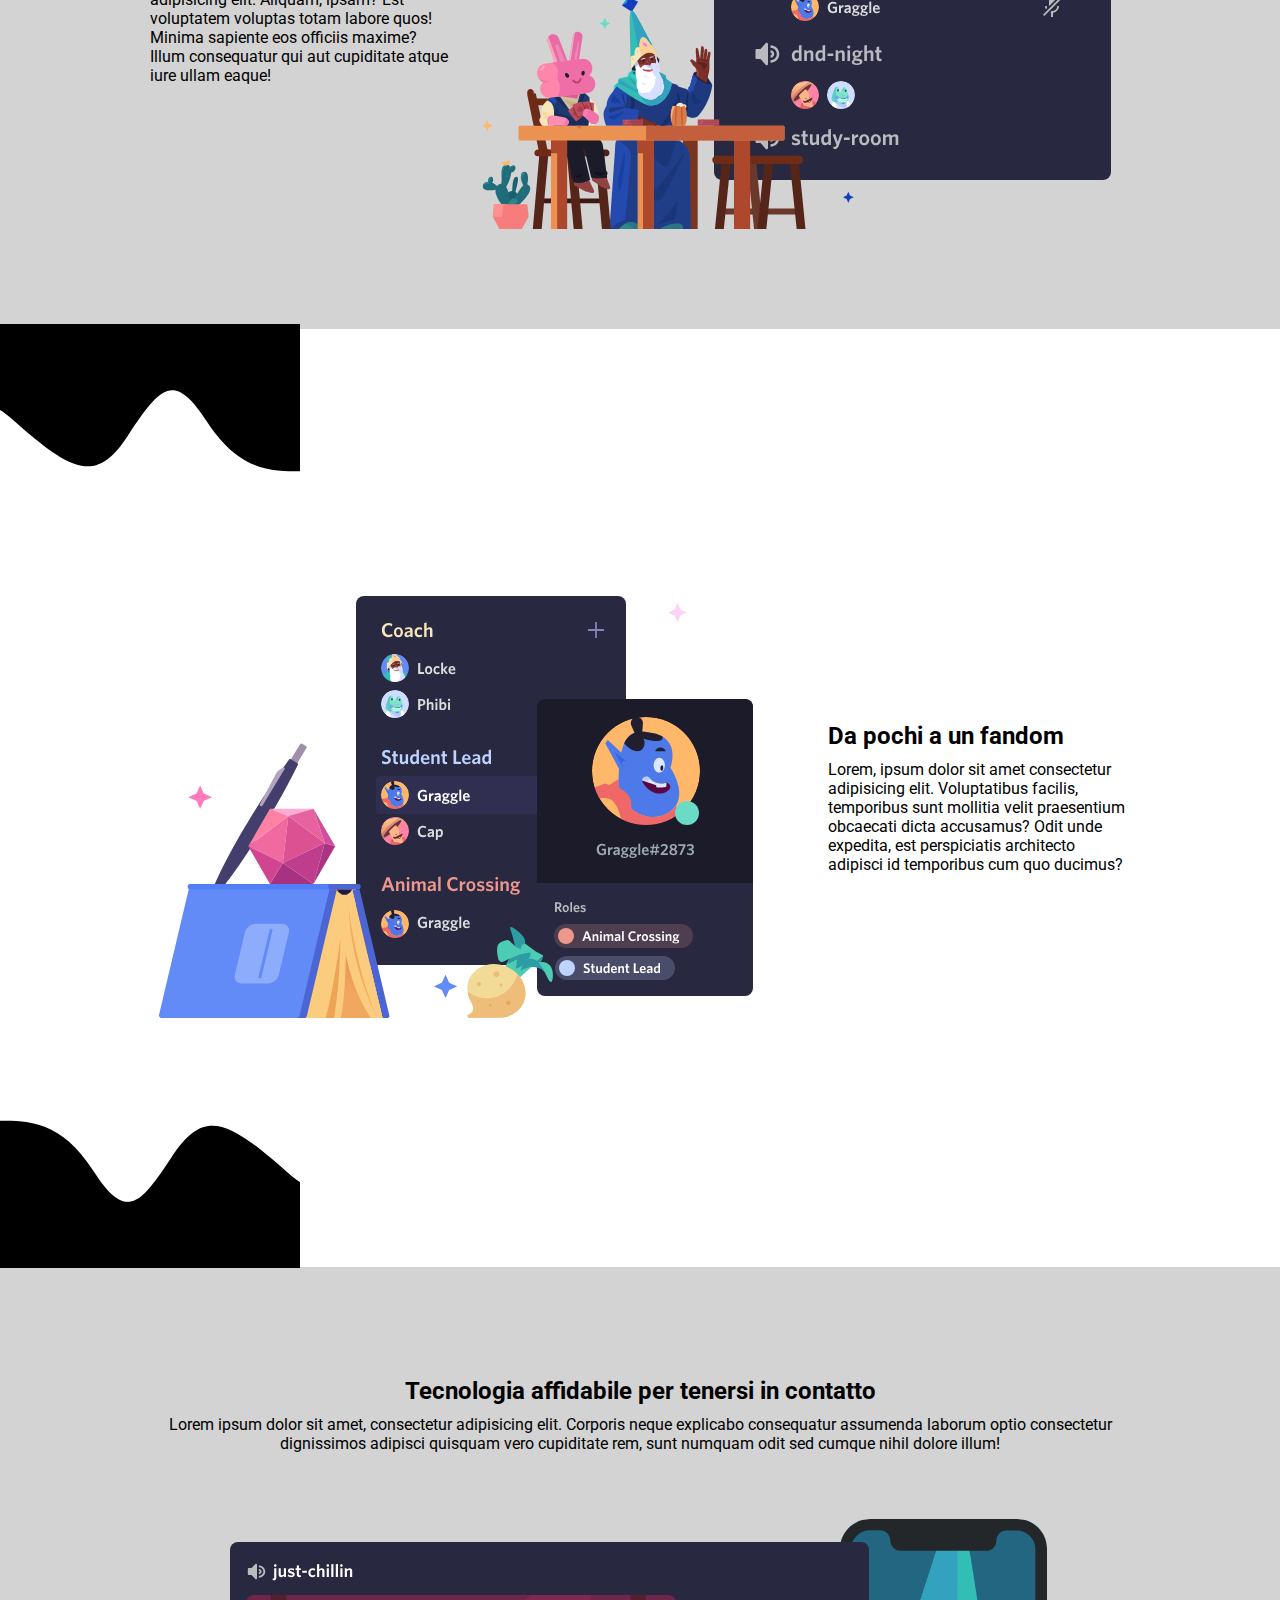
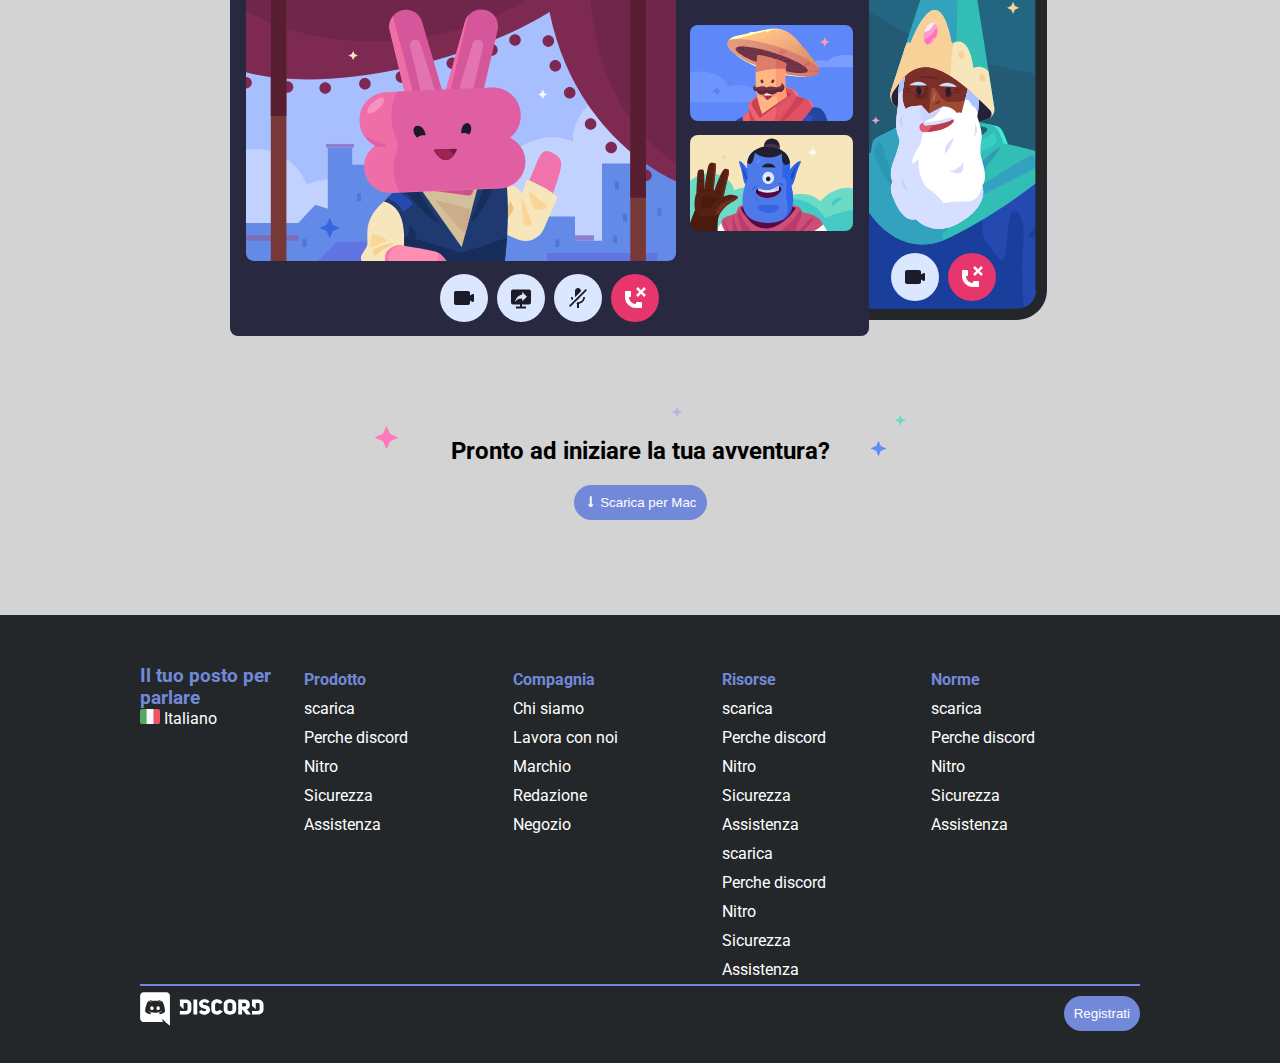
==== commit 2ac247b0: "fix bug add background and separators" ====
--- a/index.html
+++ b/index.html
@@ -32,7 +32,7 @@
                     <button class=" btn-primary">Accedi</button>
                 </div>
             </nav>
-            <div class="flex contain-hr">
+            <div class="flex container-hr">
                 <article>
                     <h1>
                         Il tuo posto per parlare
@@ -53,9 +53,9 @@
     </header>
     <!-- main -->
     <main>
-        <div class="body-pag"> 
-
-            <div class="contain">
+        
+    
+        <div class="container body-pag">
     
                 <img src="img/item1.svg" alt="">
     
@@ -67,9 +67,10 @@
                         Lorem ipsum dolor sit amet consectetur adipisicing elit. Facere totam tempore quae praesentium assumenda necessitatibus beatae exercitationem deserunt dolore explicabo laborum sed nostrum, facilis, dolorem voluptatem quod? Optio, doloribus eum!
                     </p>
                 </article>
-            </div>
-            <img src="img/wave.svg" alt="separatore">
-            <div class="contain">
+        </div>
+        <img src="img/wave.svg" alt="separatore">
+        <section class="sfondo">
+            <div class="container body-pag">
     
                 <article>
                     <h2>
@@ -83,8 +84,9 @@
                 <img src="img/item2.svg" alt="">
     
             </div>
-            <img src="img/wave.svg" alt="separatore">
-            <div class="contain">
+        </section>
+        <img id="ruota" src="img/wave.svg" alt="separatore">
+        <div class="container body-pag">
     
                 <img src="img/item3.svg" alt="">
     
@@ -96,9 +98,10 @@
                         Lorem, ipsum dolor sit amet consectetur adipisicing elit. Voluptatibus facilis, temporibus sunt mollitia velit praesentium obcaecati dicta accusamus? Odit unde expedita, est perspiciatis architecto adipisci id temporibus cum quo ducimus?
                     </p>
                 </article>
-            </div>
-            <img src="img/wave.svg" alt="separatore">
-            <div class="end-contain">
+        </div>
+        <img src="img/wave.svg" alt="separatore">
+        <section class="sfondo">
+            <div class="end-container body-pag">
                 <article>
                     <h2>
                         Tecnologia affidabile per tenersi in contatto
@@ -116,8 +119,8 @@
 
                 <button class="btn-primary blue">&#129047; Scarica per Mac</button>
             </div>
+        </section>
             
-        </div>
     </main>
     <!-- /main -->
 
--- a/css/style.css
+++ b/css/style.css
@@ -80,7 +80,7 @@
 }
 
 
-.contain-hr{
+.container-hr{
 
     margin-top: 150px;
     text-align: center;
@@ -89,7 +89,7 @@
 
 }
 
-.contain-hr article{
+.container-hr article{
     flex-direction: column;
     text-align: center;
     align-items: center;
@@ -124,7 +124,7 @@
 /* main */
 
 
-.contain {
+.container {
     align-items: center;
     display: flex;
     padding: 100px 0;
@@ -134,11 +134,11 @@
     margin: 10px;
 }
 
-.contain article{
+.container article{
     flex-grow: 1;
 }
 
-.end-contain{
+.end-container{
     text-align: center;
     padding: 100px 0;
 }
@@ -151,6 +151,17 @@
 
 }
 
+.sfondo{
+    background-color: #d3d3d3;
+    margin: -5px;
+   
+}
+
+#ruota{
+    transform: rotate(180deg)
+
+}
+
 /* footer */
 
 footer{
@@ -203,3 +214,4 @@
 .btn-primary{   
     align-items: flex-end;
 }
+
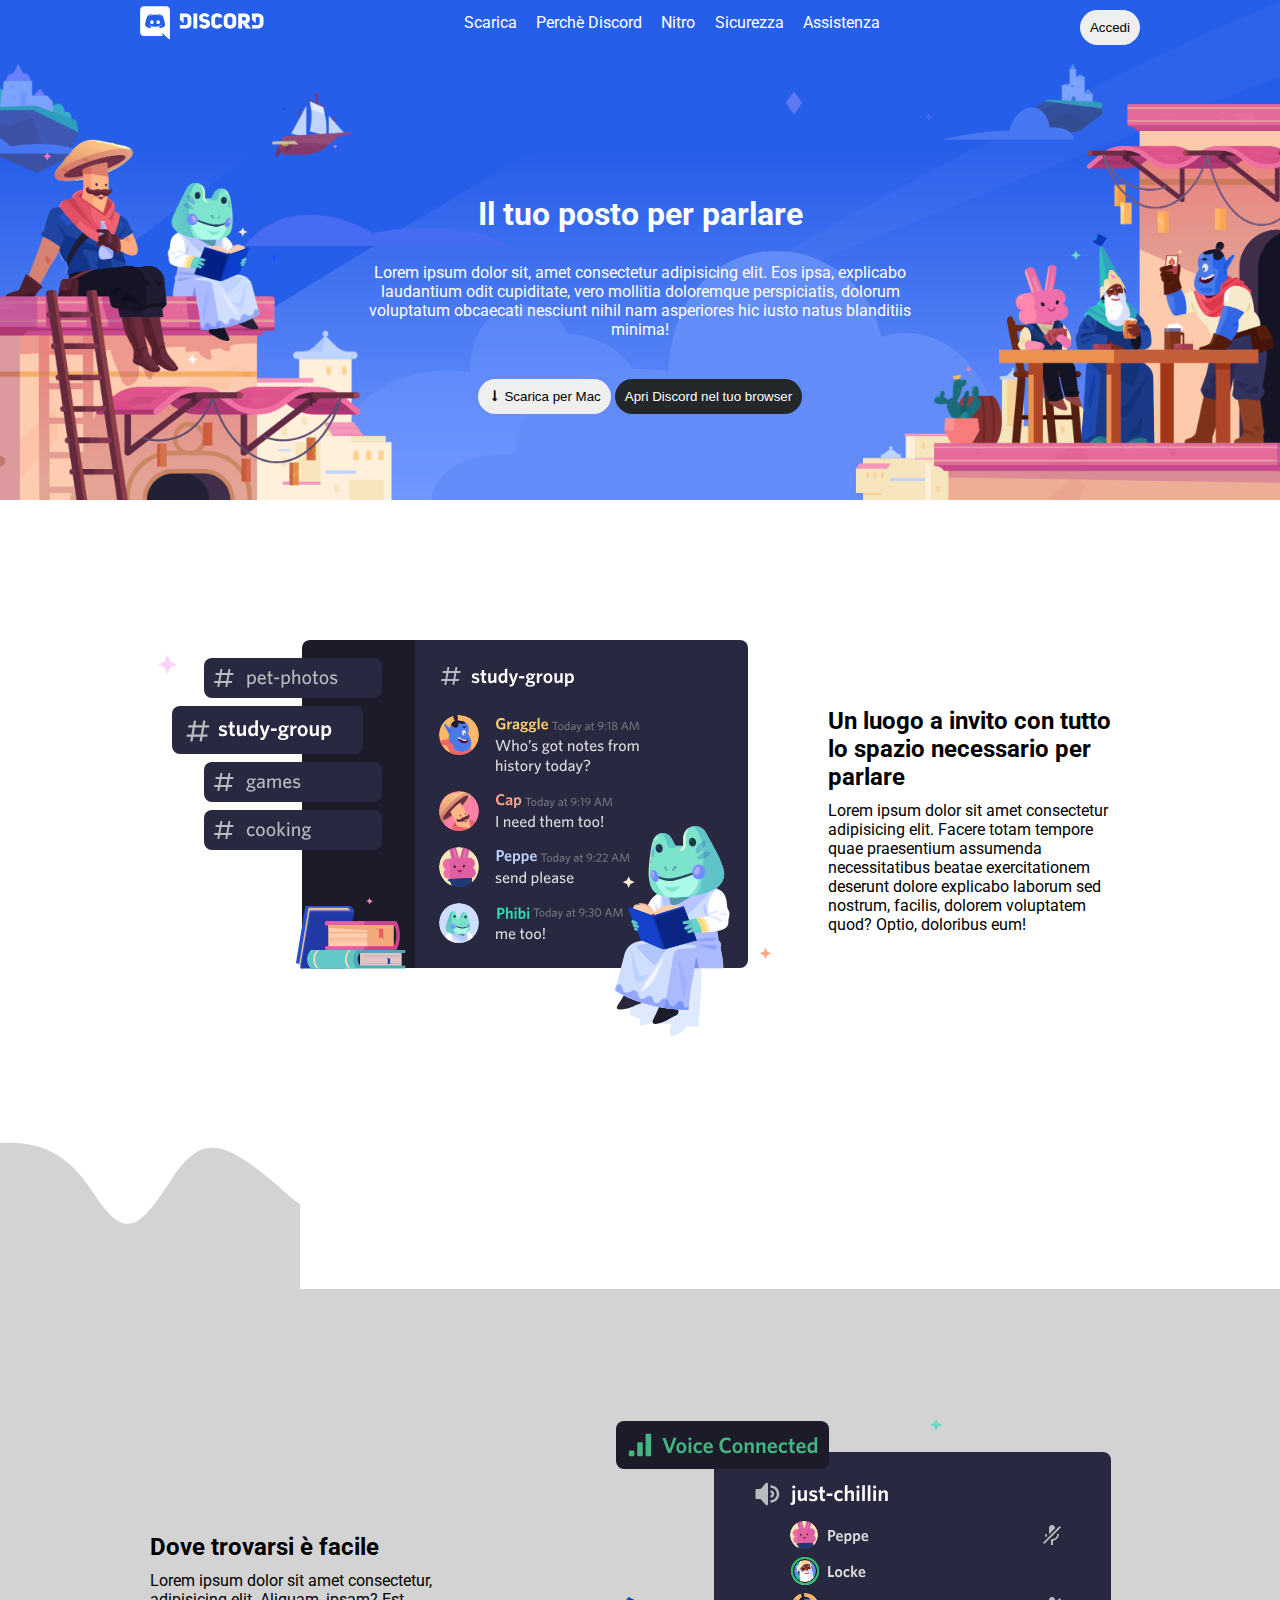
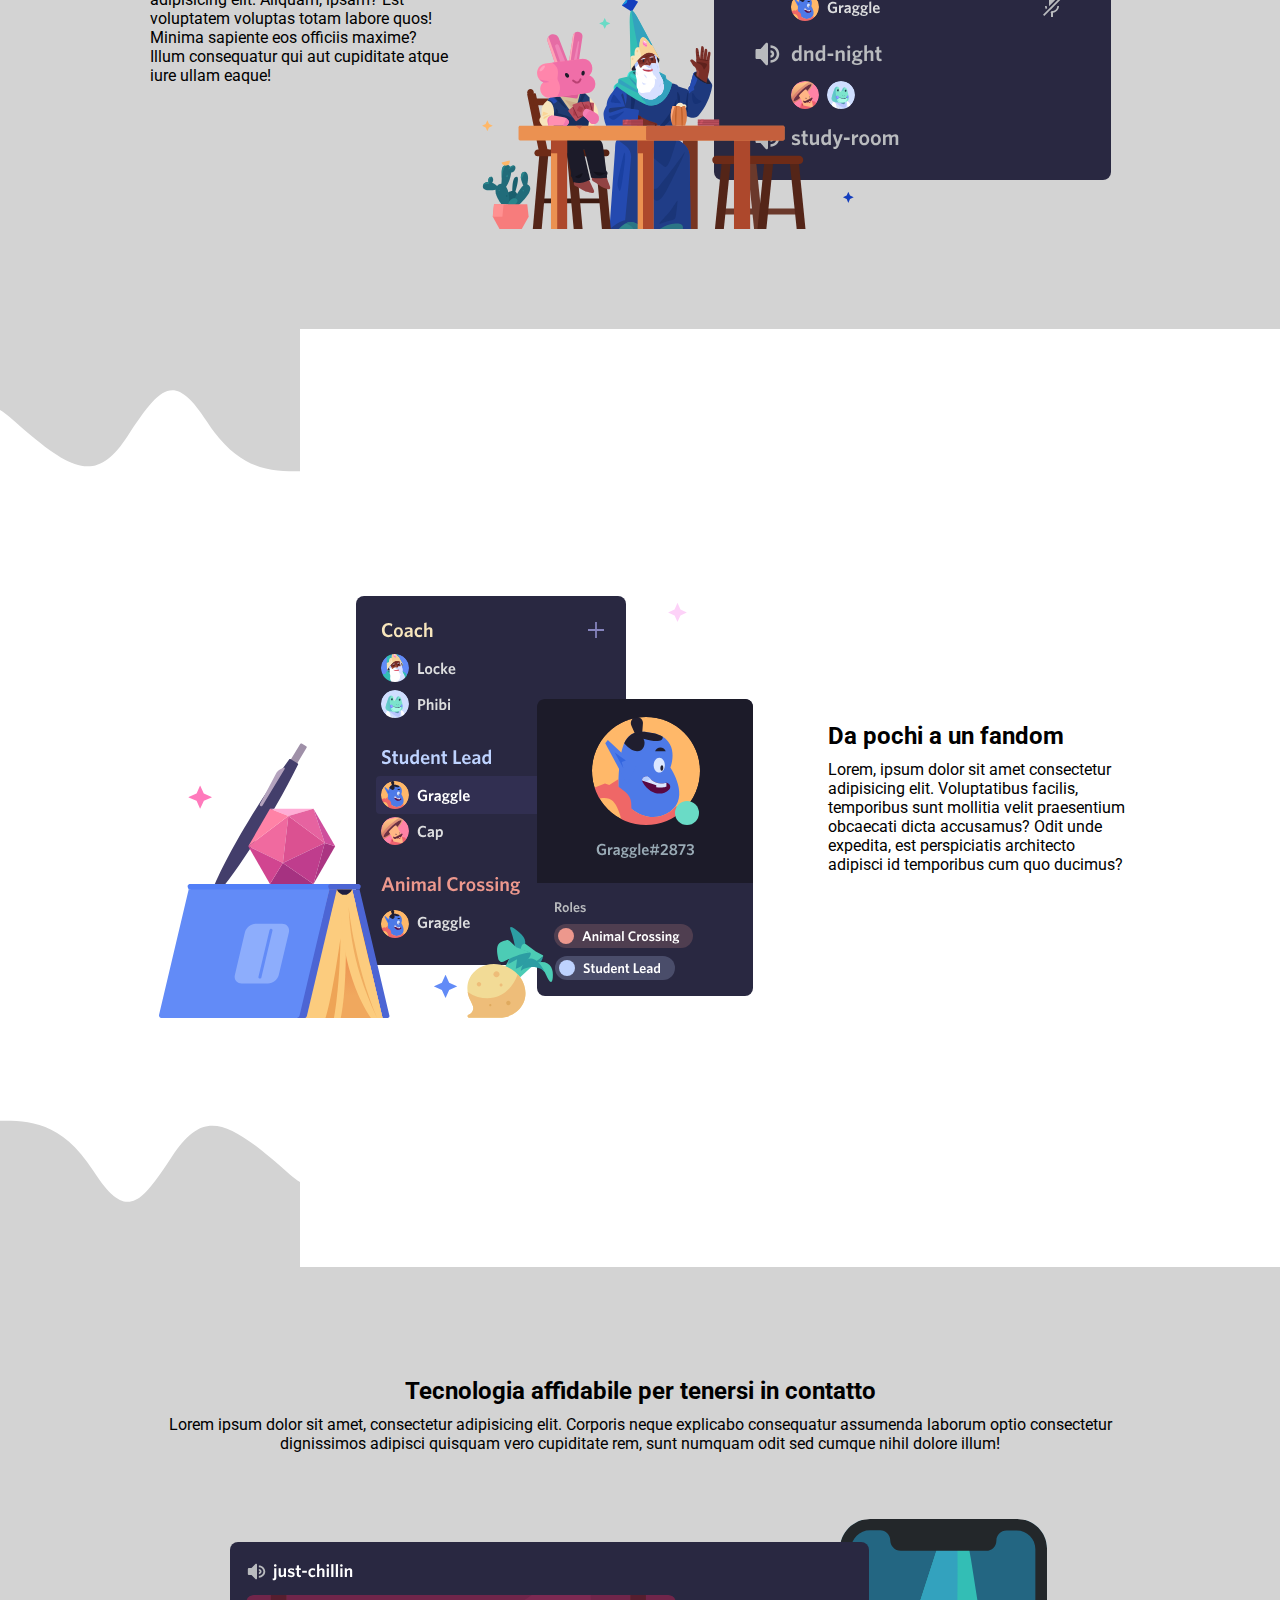
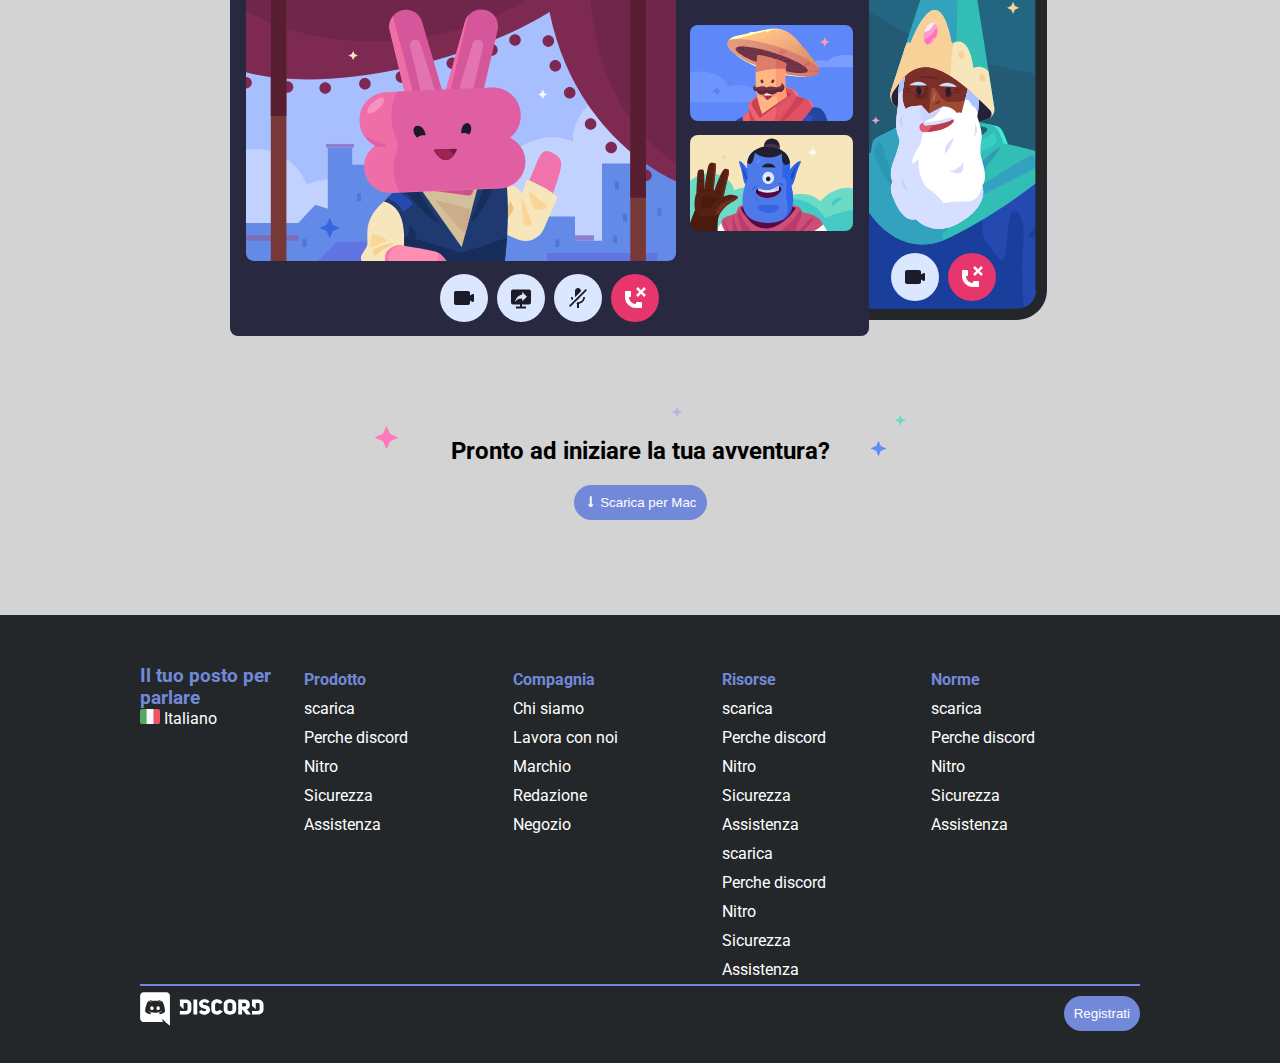
==== commit a7ef3305: "bonus 1(wave) bonus 2(hover)" ====
--- a/index.html
+++ b/index.html
@@ -68,6 +68,7 @@
                     </p>
                 </article>
         </div>
+        <!-- wave -->
         <img src="img/wave.svg" alt="separatore">
         <section class="sfondo">
             <div class="container body-pag">
@@ -85,6 +86,7 @@
     
             </div>
         </section>
+        <!-- wave -->
         <img id="ruota" src="img/wave.svg" alt="separatore">
         <div class="container body-pag">
     
@@ -99,6 +101,7 @@
                     </p>
                 </article>
         </div>
+        <!-- wave -->
         <img src="img/wave.svg" alt="separatore">
         <section class="sfondo">
             <div class="end-container body-pag">
--- a/css/style.css
+++ b/css/style.css
@@ -107,6 +107,7 @@
     padding: 10px;
     border-radius: 20px;
     border: none;
+
 }
 
 .btn-secondary{
@@ -215,3 +216,6 @@
     align-items: flex-end;
 }
 
+#menu ul li:hover,button:hover{
+    background-color: rgb(0, 157, 255);
+}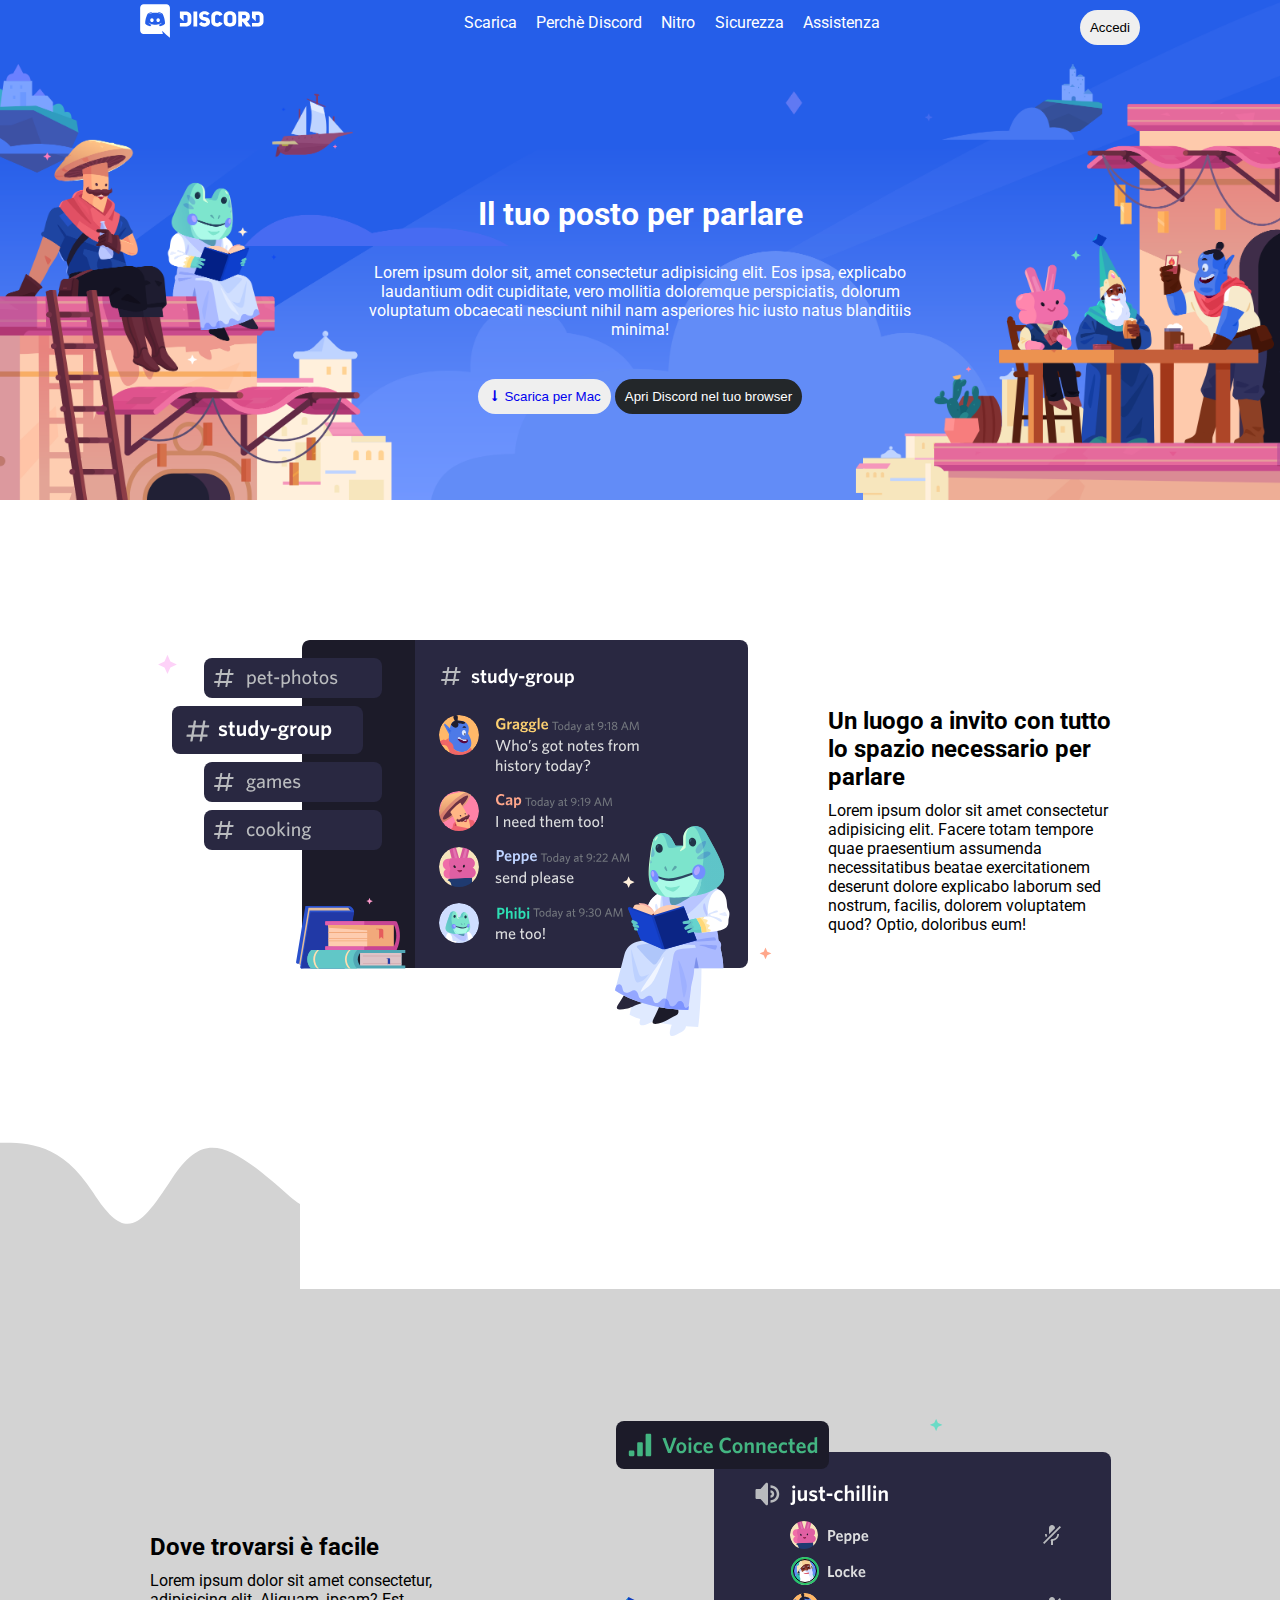
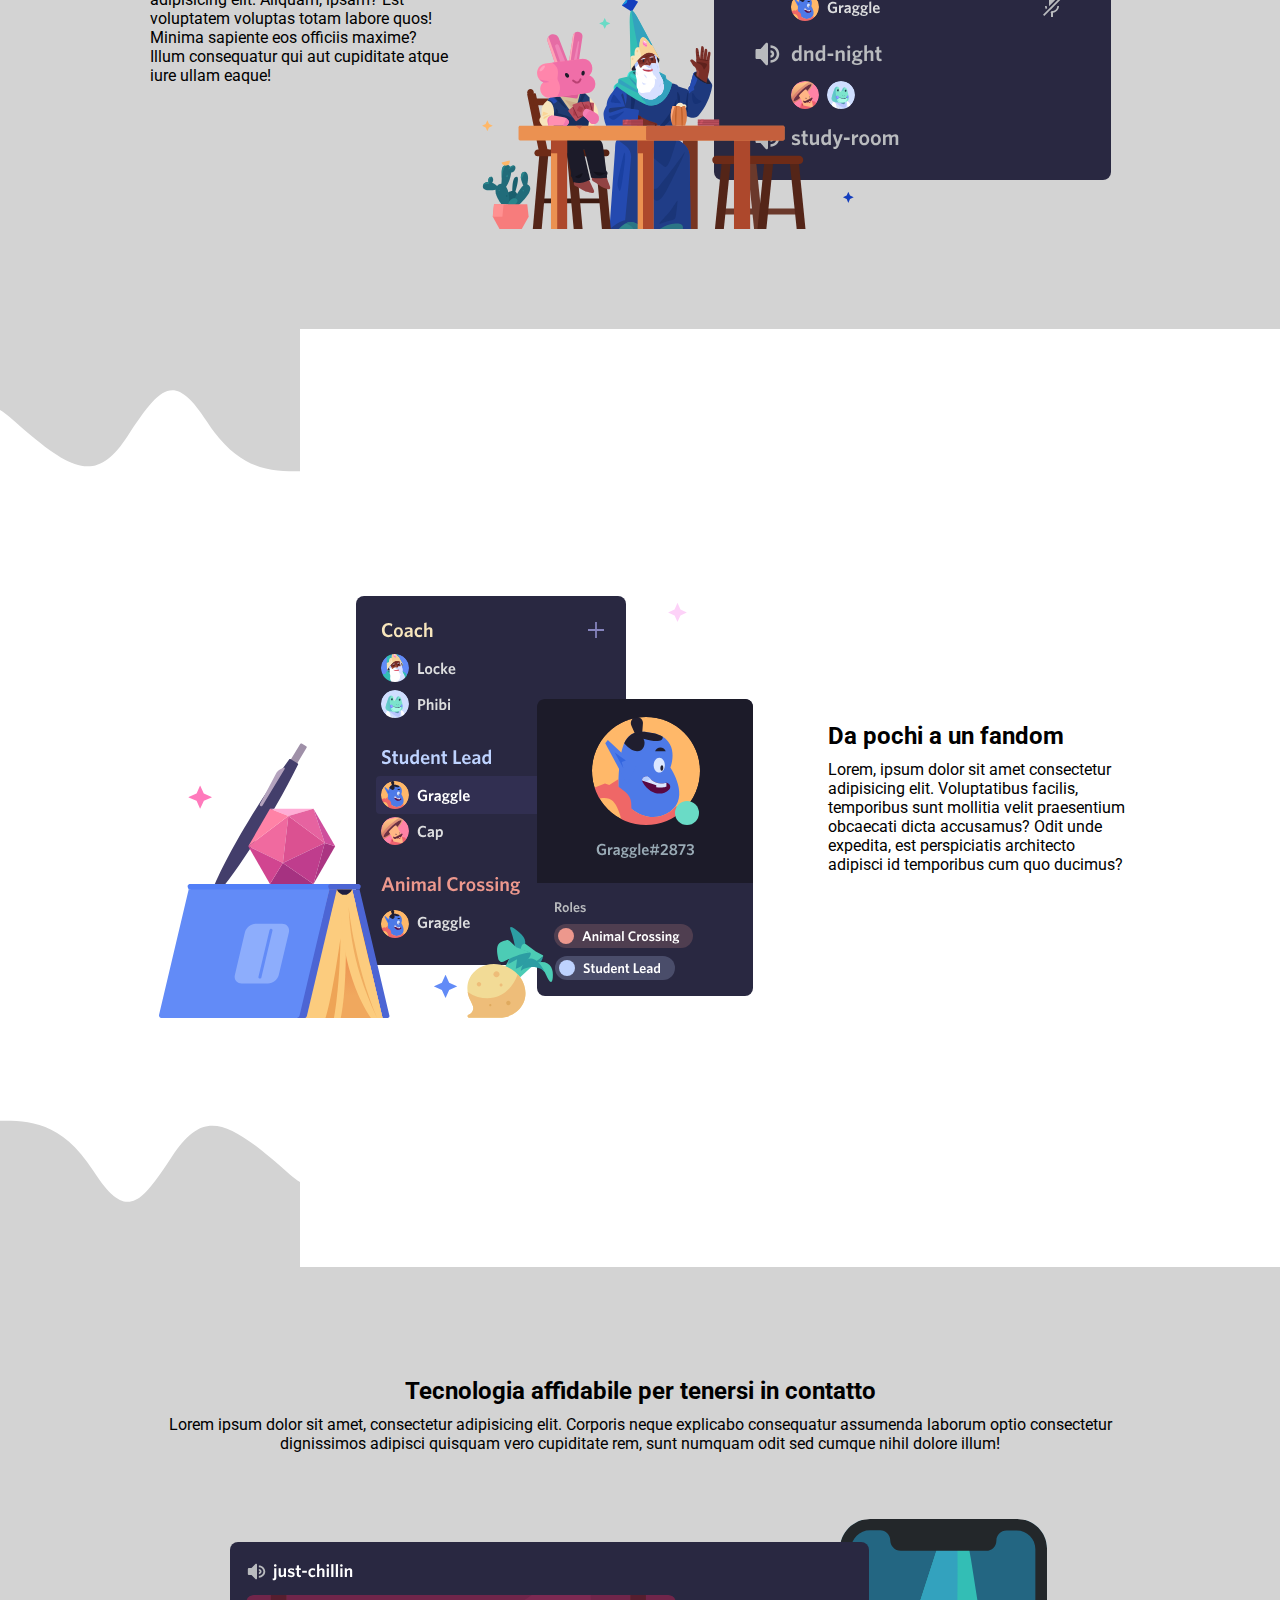
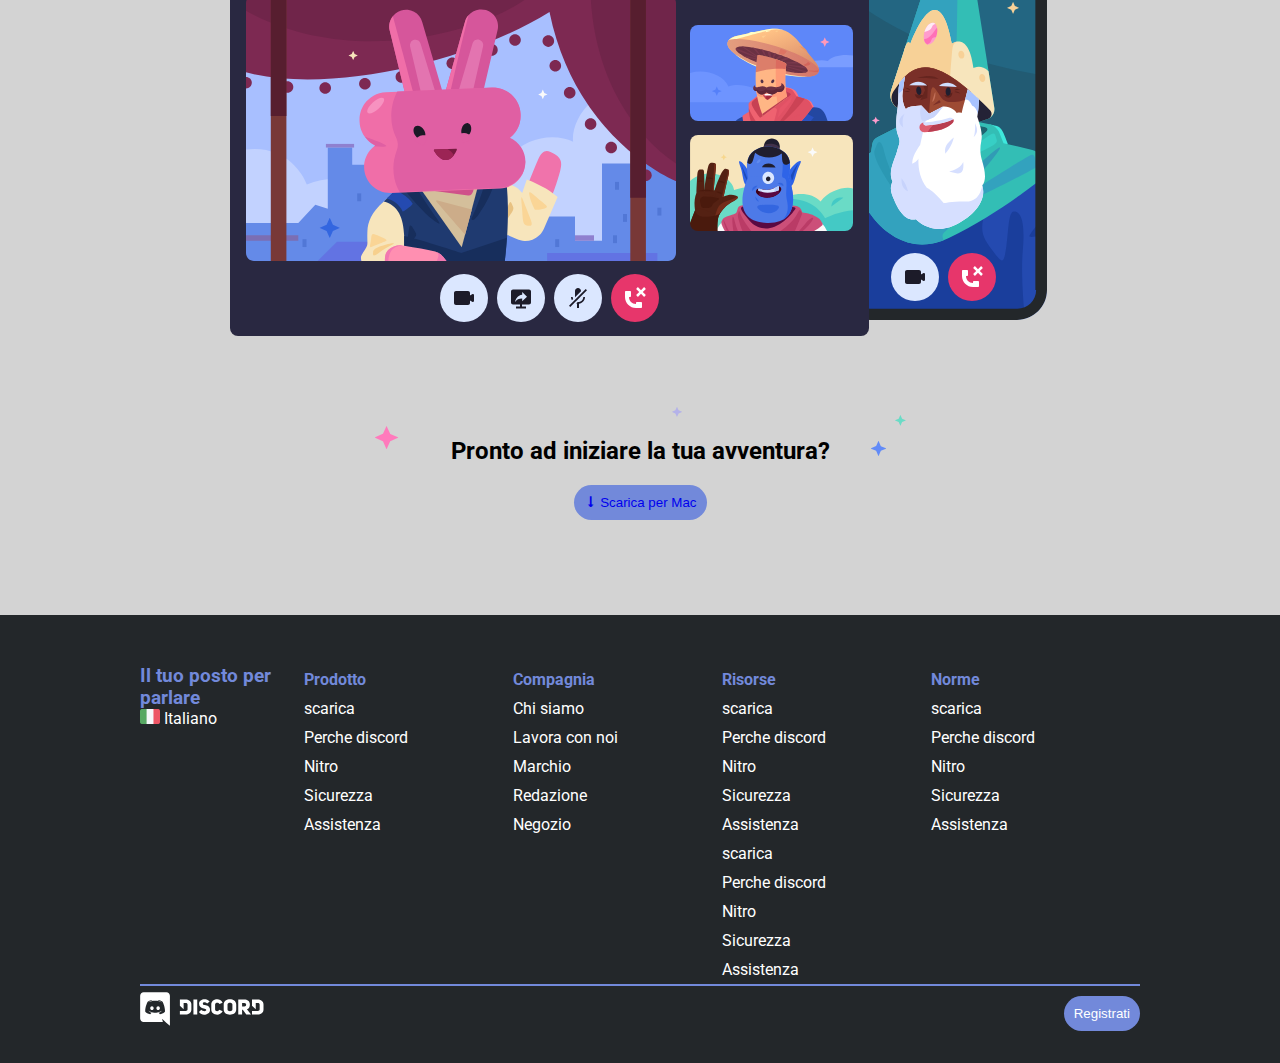
==== commit c4546da4: "add bonus 3 add scarica per mac, logo discord" ====
--- a/index.html
+++ b/index.html
@@ -17,7 +17,9 @@
 
             <nav>
                 <div class="logo">
-                     <svg width="124" height="34" viewBox="0 0 124 34" xmlns="http://www.w3.org/2000/svg"><g fill="#fff"><path d="M18.1558 14.297C17.1868 14.297 16.4218 15.13 16.4218 16.167C16.4218 17.204 17.2038 18.037 18.1558 18.037C19.1248 18.037 19.8898 17.204 19.8898 16.167C19.8898 15.13 19.1078 14.297 18.1558 14.297ZM11.9508 14.297C10.9818 14.297 10.2168 15.13 10.2168 16.167C10.2168 17.204 10.9988 18.037 11.9508 18.037C12.9198 18.037 13.6848 17.204 13.6848 16.167C13.7018 15.13 12.9198 14.297 11.9508 14.297Z"></path><path d="M26.4178 0.152954H3.63783C1.71683 0.152954 0.152832 1.71695 0.152832 3.63795V26.418C0.152832 28.339 1.71683 29.903 3.63783 29.903H22.9158L22.0148 26.792L24.1908 28.798L26.2478 30.685L29.9198 33.864V3.63795C29.9028 1.71695 28.3388 0.152954 26.4178 0.152954ZM19.8558 22.168C19.8558 22.168 19.2438 21.437 18.7338 20.808C20.9608 20.179 21.8108 18.802 21.8108 18.802C21.1138 19.261 20.4508 19.584 19.8558 19.805C19.0058 20.162 18.1898 20.383 17.3908 20.536C15.7588 20.842 14.2628 20.757 12.9878 20.519C12.0188 20.332 11.1858 20.077 10.4888 19.788C10.0978 19.635 9.67283 19.448 9.24783 19.21C9.19683 19.176 9.14583 19.159 9.09483 19.125C9.06083 19.108 9.04383 19.091 9.02683 19.091C8.72083 18.921 8.55083 18.802 8.55083 18.802C8.55083 18.802 9.36683 20.145 11.5258 20.791C11.0158 21.437 10.3868 22.185 10.3868 22.185C6.62983 22.066 5.20183 19.618 5.20183 19.618C5.20183 14.195 7.64983 9.79195 7.64983 9.79195C10.0978 7.97295 12.4098 8.02395 12.4098 8.02395L12.5798 8.22795C9.51983 9.09495 8.12583 10.438 8.12583 10.438C8.12583 10.438 8.49983 10.234 9.12883 9.96195C10.9478 9.16295 12.3928 8.95895 12.9878 8.89095C13.0898 8.87395 13.1748 8.85695 13.2768 8.85695C14.3138 8.72095 15.4868 8.68695 16.7108 8.82295C18.3258 9.00995 20.0598 9.48595 21.8278 10.438C21.8278 10.438 20.4848 9.16295 17.5948 8.29595L17.8328 8.02395C17.8328 8.02395 20.1618 7.97295 22.5928 9.79195C22.5928 9.79195 25.0408 14.195 25.0408 19.618C25.0408 19.601 23.6128 22.049 19.8558 22.168ZM45.5258 7.42895H39.8818V13.77L43.6388 17.153V10.999H45.6448C46.9198 10.999 47.5488 11.611 47.5488 12.597V17.306C47.5488 18.292 46.9538 18.955 45.6448 18.955H39.8648V22.542H45.5088C48.5348 22.559 51.3738 21.046 51.3738 17.578V12.512C51.3908 8.97595 48.5518 7.42895 45.5258 7.42895ZM75.1058 17.578V12.376C75.1058 10.506 78.4718 10.081 79.4918 11.951L82.6028 10.693C81.3788 8.00695 79.1518 7.22495 77.2988 7.22495C74.2728 7.22495 71.2808 8.97595 71.2808 12.376V17.578C71.2808 21.012 74.2728 22.729 77.2308 22.729C79.1348 22.729 81.4128 21.794 82.6708 19.346L79.3388 17.816C78.5228 19.907 75.1058 19.397 75.1058 17.578ZM64.8208 13.09C63.6478 12.835 62.8658 12.41 62.8148 11.679C62.8828 9.92795 65.5858 9.85995 67.1668 11.543L69.6658 9.62195C68.1018 7.71795 66.3338 7.20795 64.5148 7.20795C61.7438 7.20795 59.0578 8.77195 59.0578 11.73C59.0578 14.603 61.2678 16.15 63.6988 16.524C64.9398 16.694 66.3168 17.187 66.2828 18.037C66.1808 19.652 62.8488 19.567 61.3358 17.731L58.9218 19.992C60.3328 21.811 62.2538 22.729 64.0558 22.729C66.8268 22.729 69.9038 21.131 70.0228 18.207C70.1928 14.518 67.5068 13.583 64.8208 13.09ZM53.4308 22.525H57.2388V7.42895H53.4308V22.525ZM117.64 7.42895H111.996V13.77L115.753 17.153V10.999H117.759C119.034 10.999 119.663 11.611 119.663 12.597V17.306C119.663 18.292 119.068 18.955 117.759 18.955H111.979V22.542H117.64C120.666 22.559 123.505 21.046 123.505 17.578V12.512C123.505 8.97595 120.666 7.42895 117.64 7.42895ZM89.9468 7.22495C86.8188 7.22495 83.7078 8.92495 83.7078 12.41V17.561C83.7078 21.012 86.8358 22.746 89.9808 22.746C93.1088 22.746 96.2198 21.012 96.2198 17.561V12.41C96.2198 8.94195 93.0748 7.22495 89.9468 7.22495ZM92.3948 17.561C92.3948 18.649 91.1708 19.21 89.9638 19.21C88.7398 19.21 87.5158 18.683 87.5158 17.561V12.41C87.5158 11.305 88.7058 10.71 89.8958 10.71C91.1368 10.71 92.3948 11.237 92.3948 12.41V17.561ZM109.888 12.41C109.803 8.87395 107.389 7.44595 104.278 7.44595H98.2428V22.542H102.102V17.748H102.782L106.284 22.542H111.044L106.93 17.357C108.749 16.779 109.888 15.198 109.888 12.41ZM104.346 14.45H102.102V10.999H104.346C106.743 10.999 106.743 14.45 104.346 14.45Z"></path></g></svg>
+                    <a href="index.html">   
+                    <svg width="124" height="34" viewBox="0 0 124 34" xmlns="http://www.w3.org/2000/svg"><g fill="#fff"><path d="M18.1558 14.297C17.1868 14.297 16.4218 15.13 16.4218 16.167C16.4218 17.204 17.2038 18.037 18.1558 18.037C19.1248 18.037 19.8898 17.204 19.8898 16.167C19.8898 15.13 19.1078 14.297 18.1558 14.297ZM11.9508 14.297C10.9818 14.297 10.2168 15.13 10.2168 16.167C10.2168 17.204 10.9988 18.037 11.9508 18.037C12.9198 18.037 13.6848 17.204 13.6848 16.167C13.7018 15.13 12.9198 14.297 11.9508 14.297Z"></path><path d="M26.4178 0.152954H3.63783C1.71683 0.152954 0.152832 1.71695 0.152832 3.63795V26.418C0.152832 28.339 1.71683 29.903 3.63783 29.903H22.9158L22.0148 26.792L24.1908 28.798L26.2478 30.685L29.9198 33.864V3.63795C29.9028 1.71695 28.3388 0.152954 26.4178 0.152954ZM19.8558 22.168C19.8558 22.168 19.2438 21.437 18.7338 20.808C20.9608 20.179 21.8108 18.802 21.8108 18.802C21.1138 19.261 20.4508 19.584 19.8558 19.805C19.0058 20.162 18.1898 20.383 17.3908 20.536C15.7588 20.842 14.2628 20.757 12.9878 20.519C12.0188 20.332 11.1858 20.077 10.4888 19.788C10.0978 19.635 9.67283 19.448 9.24783 19.21C9.19683 19.176 9.14583 19.159 9.09483 19.125C9.06083 19.108 9.04383 19.091 9.02683 19.091C8.72083 18.921 8.55083 18.802 8.55083 18.802C8.55083 18.802 9.36683 20.145 11.5258 20.791C11.0158 21.437 10.3868 22.185 10.3868 22.185C6.62983 22.066 5.20183 19.618 5.20183 19.618C5.20183 14.195 7.64983 9.79195 7.64983 9.79195C10.0978 7.97295 12.4098 8.02395 12.4098 8.02395L12.5798 8.22795C9.51983 9.09495 8.12583 10.438 8.12583 10.438C8.12583 10.438 8.49983 10.234 9.12883 9.96195C10.9478 9.16295 12.3928 8.95895 12.9878 8.89095C13.0898 8.87395 13.1748 8.85695 13.2768 8.85695C14.3138 8.72095 15.4868 8.68695 16.7108 8.82295C18.3258 9.00995 20.0598 9.48595 21.8278 10.438C21.8278 10.438 20.4848 9.16295 17.5948 8.29595L17.8328 8.02395C17.8328 8.02395 20.1618 7.97295 22.5928 9.79195C22.5928 9.79195 25.0408 14.195 25.0408 19.618C25.0408 19.601 23.6128 22.049 19.8558 22.168ZM45.5258 7.42895H39.8818V13.77L43.6388 17.153V10.999H45.6448C46.9198 10.999 47.5488 11.611 47.5488 12.597V17.306C47.5488 18.292 46.9538 18.955 45.6448 18.955H39.8648V22.542H45.5088C48.5348 22.559 51.3738 21.046 51.3738 17.578V12.512C51.3908 8.97595 48.5518 7.42895 45.5258 7.42895ZM75.1058 17.578V12.376C75.1058 10.506 78.4718 10.081 79.4918 11.951L82.6028 10.693C81.3788 8.00695 79.1518 7.22495 77.2988 7.22495C74.2728 7.22495 71.2808 8.97595 71.2808 12.376V17.578C71.2808 21.012 74.2728 22.729 77.2308 22.729C79.1348 22.729 81.4128 21.794 82.6708 19.346L79.3388 17.816C78.5228 19.907 75.1058 19.397 75.1058 17.578ZM64.8208 13.09C63.6478 12.835 62.8658 12.41 62.8148 11.679C62.8828 9.92795 65.5858 9.85995 67.1668 11.543L69.6658 9.62195C68.1018 7.71795 66.3338 7.20795 64.5148 7.20795C61.7438 7.20795 59.0578 8.77195 59.0578 11.73C59.0578 14.603 61.2678 16.15 63.6988 16.524C64.9398 16.694 66.3168 17.187 66.2828 18.037C66.1808 19.652 62.8488 19.567 61.3358 17.731L58.9218 19.992C60.3328 21.811 62.2538 22.729 64.0558 22.729C66.8268 22.729 69.9038 21.131 70.0228 18.207C70.1928 14.518 67.5068 13.583 64.8208 13.09ZM53.4308 22.525H57.2388V7.42895H53.4308V22.525ZM117.64 7.42895H111.996V13.77L115.753 17.153V10.999H117.759C119.034 10.999 119.663 11.611 119.663 12.597V17.306C119.663 18.292 119.068 18.955 117.759 18.955H111.979V22.542H117.64C120.666 22.559 123.505 21.046 123.505 17.578V12.512C123.505 8.97595 120.666 7.42895 117.64 7.42895ZM89.9468 7.22495C86.8188 7.22495 83.7078 8.92495 83.7078 12.41V17.561C83.7078 21.012 86.8358 22.746 89.9808 22.746C93.1088 22.746 96.2198 21.012 96.2198 17.561V12.41C96.2198 8.94195 93.0748 7.22495 89.9468 7.22495ZM92.3948 17.561C92.3948 18.649 91.1708 19.21 89.9638 19.21C88.7398 19.21 87.5158 18.683 87.5158 17.561V12.41C87.5158 11.305 88.7058 10.71 89.8958 10.71C91.1368 10.71 92.3948 11.237 92.3948 12.41V17.561ZM109.888 12.41C109.803 8.87395 107.389 7.44595 104.278 7.44595H98.2428V22.542H102.102V17.748H102.782L106.284 22.542H111.044L106.93 17.357C108.749 16.779 109.888 15.198 109.888 12.41ZM104.346 14.45H102.102V10.999H104.346C106.743 10.999 106.743 14.45 104.346 14.45Z"></path></g></svg>
+                    </a>
                 </div>
                 <div id="menu">
                     <ul>
@@ -43,7 +45,7 @@
                     </p>
         
                     <div>
-                        <button class="btn-primary">&#129047; Scarica per Mac</button>
+                        <button class="btn-primary"><a href="bonus.html">  &#129047; Scarica per Mac </a></button>
                         <button class="btn-secondary">Apri Discord nel tuo browser</button>
                     </div>
                 </article>
@@ -120,7 +122,8 @@
                     Pronto ad iniziare la tua avventura?   
                 </h2>
 
-                <button class="btn-primary blue">&#129047; Scarica per Mac</button>
+                <button class="btn-primary blue"><a href="bonus.html">  &#129047; Scarica per Mac </a></button>
+
             </div>
         </section>
             
--- a/css/style.css
+++ b/css/style.css
@@ -101,7 +101,7 @@
     
 }
 
-
+/* --------bottoni---------- */
 button{
     margin-top: 10px;
     padding: 10px;
@@ -110,15 +110,25 @@
 
 }
 
+.btn-primary{   
+    align-items: flex-end;
+}
+a{
+    text-decoration: none;
+
+}
 .btn-secondary{
     background-color: #23272a;
     color: white;
 }
 
+
 .blue{
     background-color: #7289da;
     color: white;
 }
+
+/* --------bottoni---------- */
 
 /* /header */
 
@@ -212,10 +222,7 @@
     padding-bottom: 2em;
 }
 
-.btn-primary{   
-    align-items: flex-end;
-}
-
-#menu ul li:hover,button:hover{
+
+#menu ul li:hover,button:hover,.logo:hover{
     background-color: rgb(0, 157, 255);
 }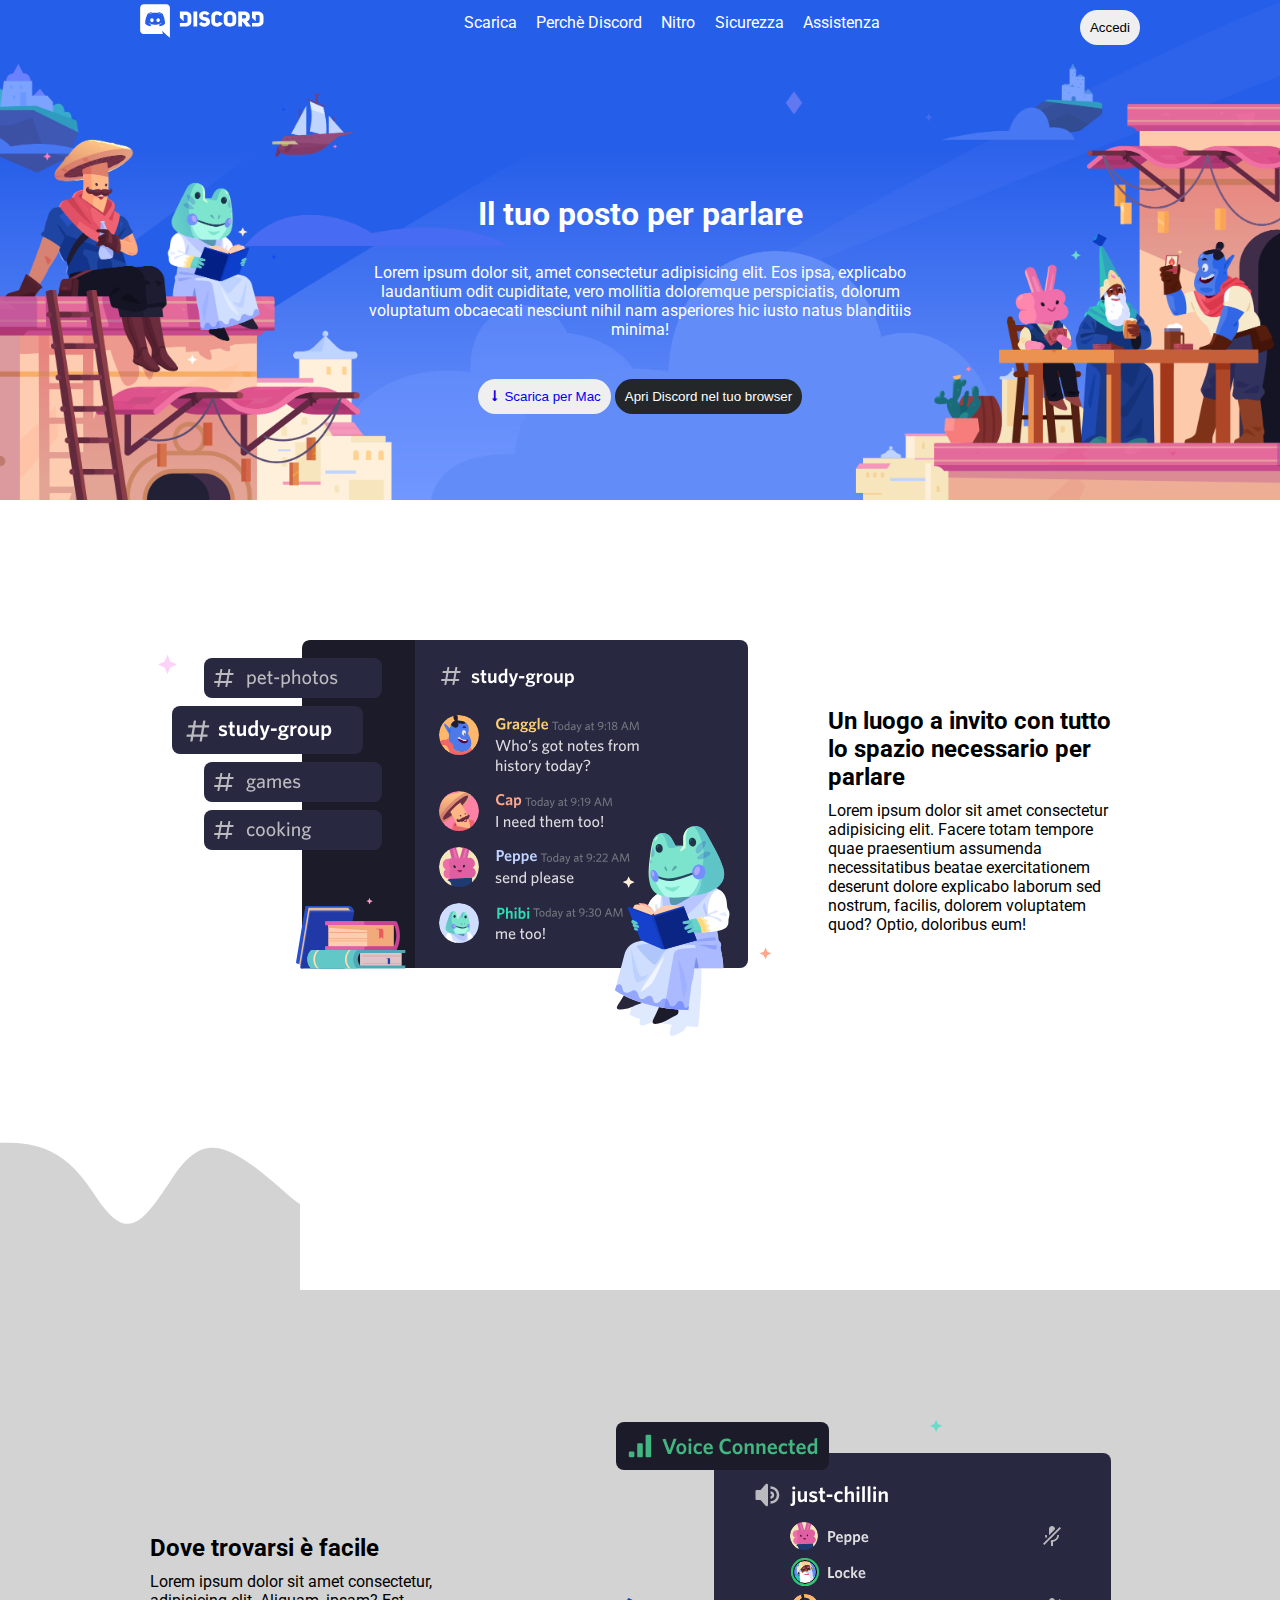
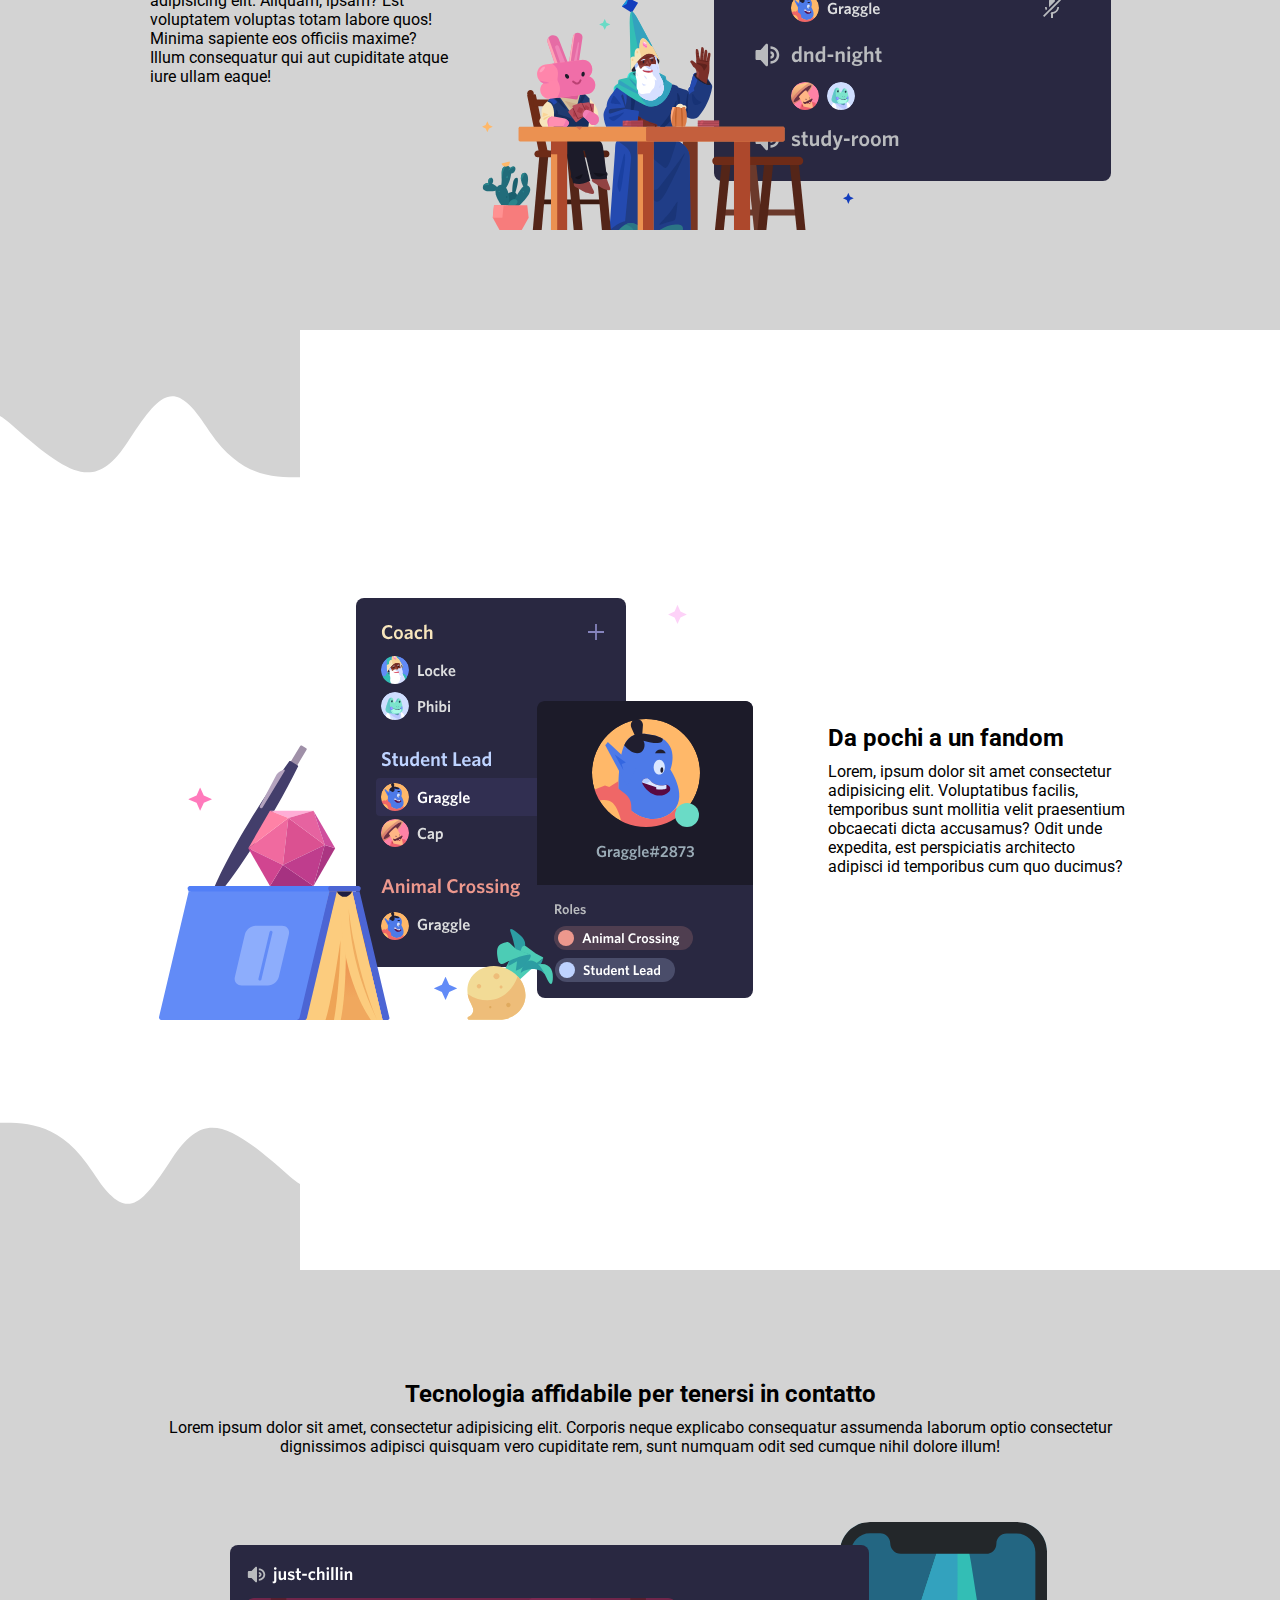
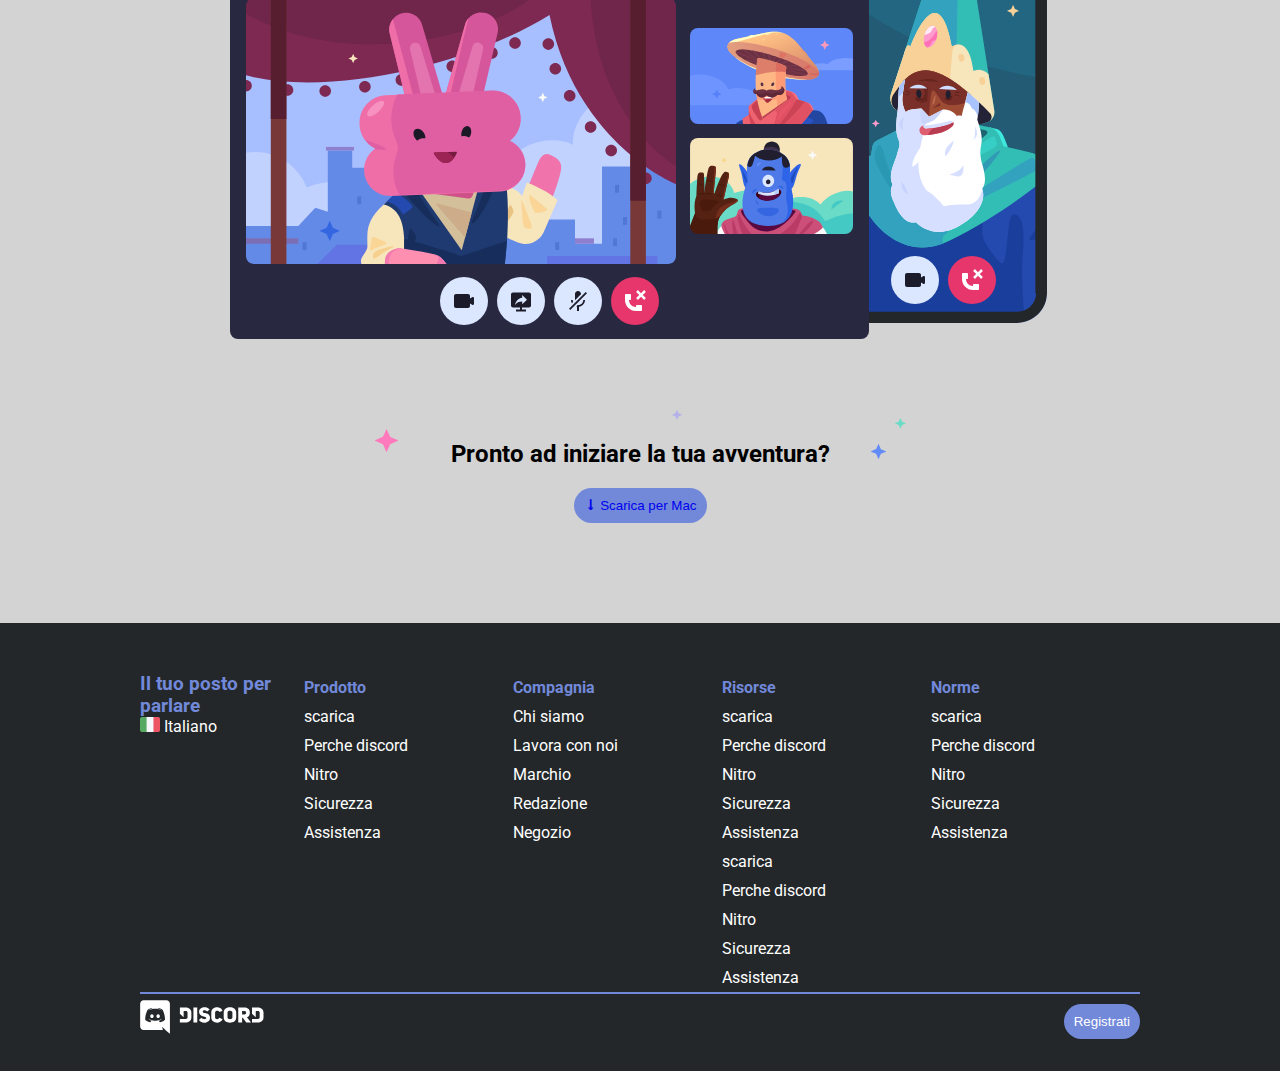
==== commit 621e56a0: "add link in nav. cheing negative margin whit display block," ====
--- a/index.html
+++ b/index.html
@@ -23,11 +23,11 @@
                 </div>
                 <div id="menu">
                     <ul>
-                        <li>Scarica</li>
-                        <li>Perchè Discord</li>
-                        <li>Nitro</li>
-                        <li>Sicurezza</li>
-                        <li>Assistenza</li>
+                        <li><a href="bonus.html">Scarica </a></li>
+                        <li><a href="#">Perchè Discord</a></li>
+                        <li><a href="#">Nitro</a></li>
+                        <li><a href="#">Sicurezza</a></li>
+                        <li><a href="#">Assistenza</a></li>
                     </ul>
                 </div>
                 <div id="login">
@@ -70,8 +70,10 @@
                     </p>
                 </article>
         </div>
+
         <!-- wave -->
         <img src="img/wave.svg" alt="separatore">
+        
         <section class="sfondo">
             <div class="container body-pag">
     
@@ -88,8 +90,10 @@
     
             </div>
         </section>
+
         <!-- wave -->
         <img id="ruota" src="img/wave.svg" alt="separatore">
+        
         <div class="container body-pag">
     
                 <img src="img/item3.svg" alt="">
@@ -103,8 +107,10 @@
                     </p>
                 </article>
         </div>
+        
         <!-- wave -->
         <img src="img/wave.svg" alt="separatore">
+        
         <section class="sfondo">
             <div class="end-container body-pag">
                 <article>
--- a/css/style.css
+++ b/css/style.css
@@ -113,10 +113,16 @@
 .btn-primary{   
     align-items: flex-end;
 }
+
 a{
     text-decoration: none;
 
 }
+
+li a{
+    color: white;
+}
+
 .btn-secondary{
     background-color: #23272a;
     color: white;
@@ -128,7 +134,7 @@
     color: white;
 }
 
-/* --------bottoni---------- */
+/* --------/bottoni---------- */
 
 /* /header */
 
@@ -161,11 +167,13 @@
     padding-top: 30px;
 
 }
-
+main>img{
+   display: block;
+
+}
 .sfondo{
     background-color: #d3d3d3;
-    margin: -5px;
-   
+    /* margin: -5px; */
 }
 
 #ruota{
